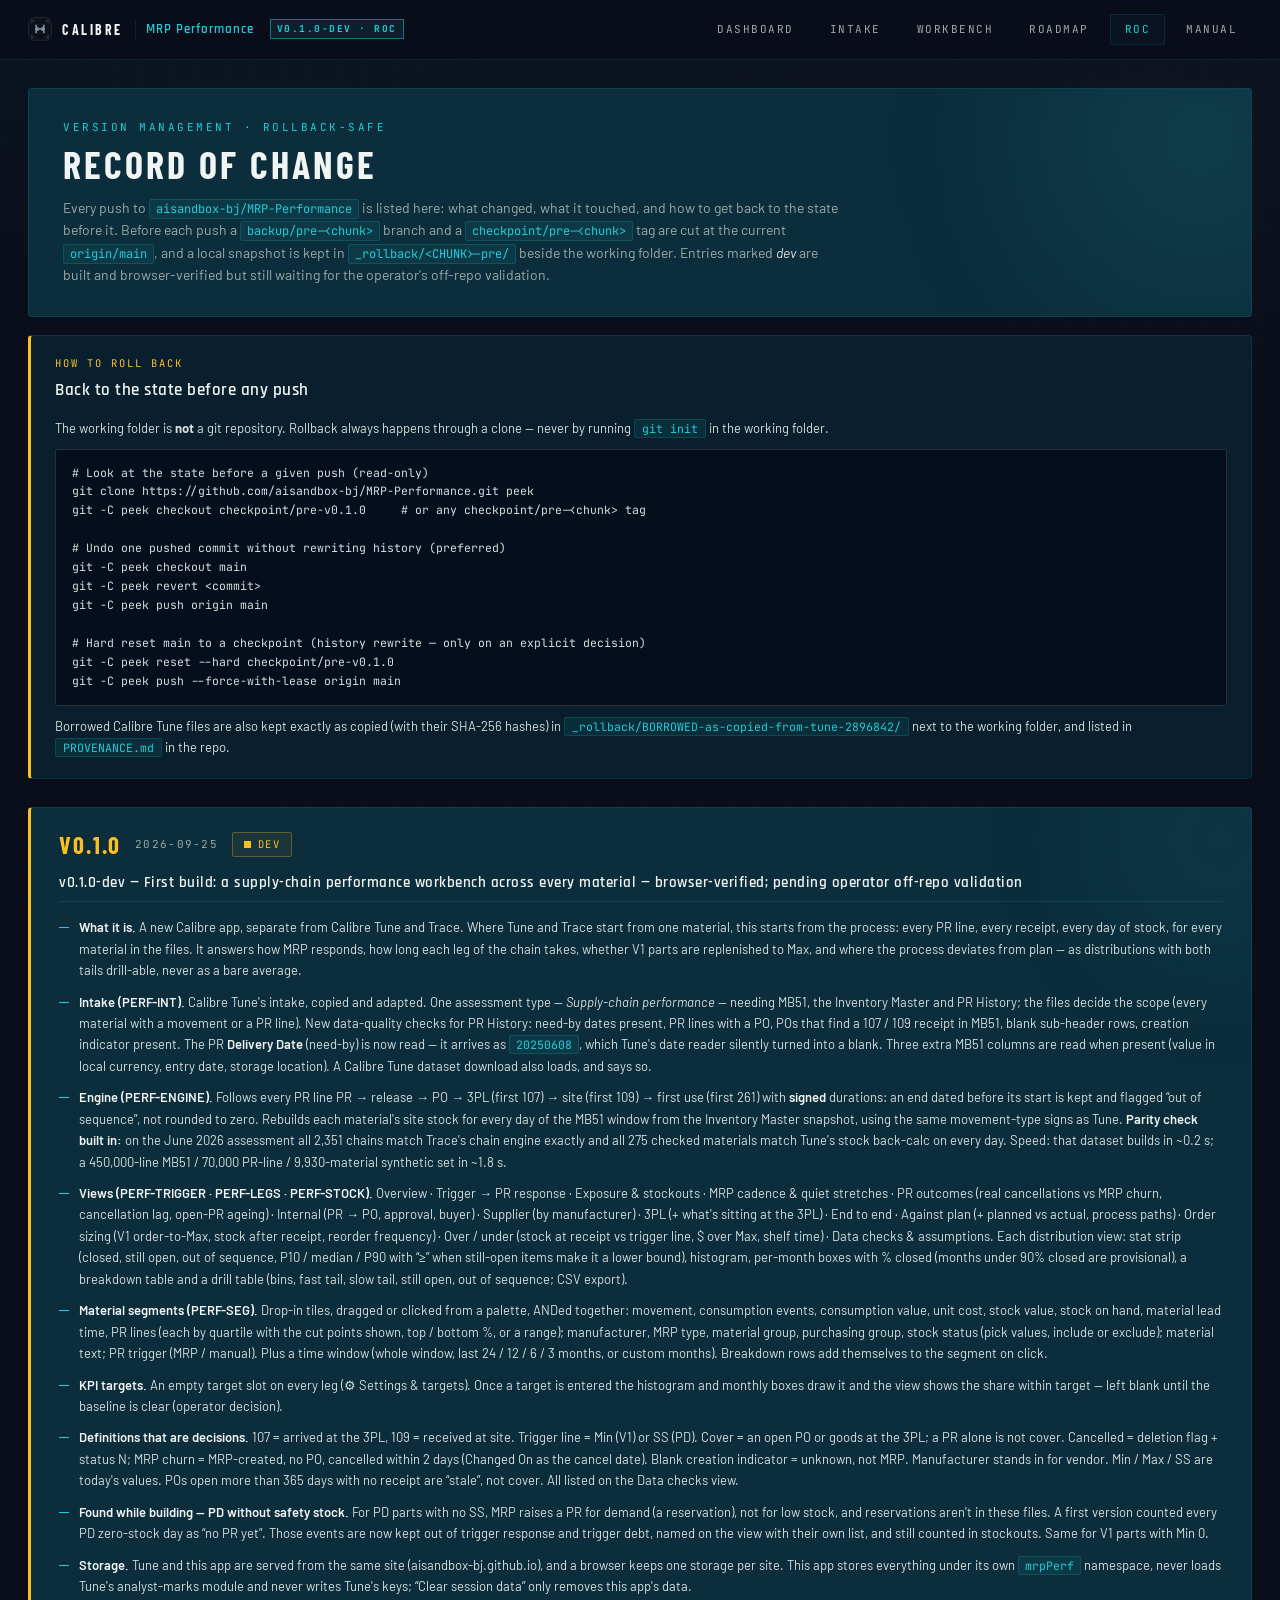
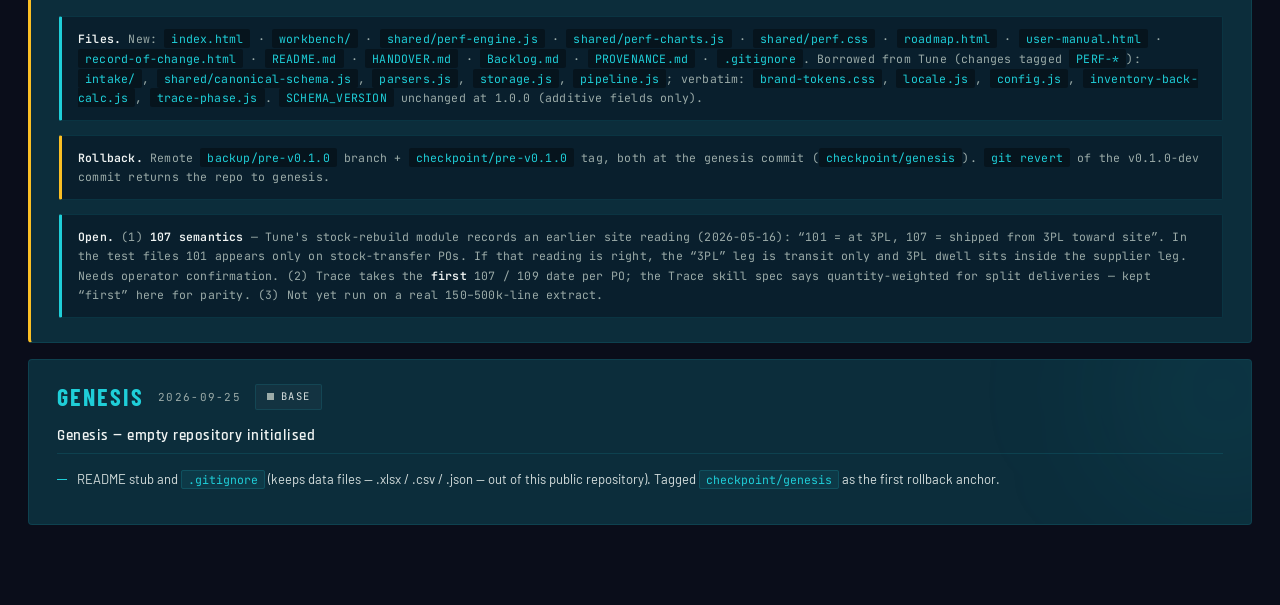
==== record-of-change.html @ d143a81c "v0.1.0-dev — supply-chain performance workbench (first build) - Intake: Calibre Tune's intake adapte" ====
<!DOCTYPE html>
<!--═══ BUILD-STAMP ═══════════════════════════════════════════════════════
     Calibre MRP Performance · v0.1.0-dev · 2026-09-25
     Repo : https://github.com/aisandbox-bj/MRP-Performance
     This file is the canonical changelog. Styling borrowed from the Calibre
     Tune Record of Change so the suite's RoCs read the same.
═════════════════════════════════════════════════════════════════════════-->
<html lang="en">
<head>
<meta charset="UTF-8" />
<meta name="viewport" content="width=device-width, initial-scale=1" />
<title>MRP Performance · Record of Change</title>
<meta name="app-version" content="0.1.0-dev" />
<meta name="app-released" content="2026-09-25" />
<link rel="stylesheet" href="shared/brand-tokens.css" />
<link rel="stylesheet" href="shared/perf.css" />
<style>
/* ════════════════════════════════════════════════════════════════════════
   Record of Change · brand-pack-aligned restyle (v2.1.3-dev)
   Extends brand-tokens.css. Uses the standard panel grammar (deep-navy
   background, soft cyan border, radial glow), pill-style status tags, and
   mono meta blocks for files-touched + rollback notes.
═══════════════════════════════════════════════════════════════════════ */

main.shell { padding-top: 28px; }

/* ─── Hero — panel grammar (radial glow + eyebrow + title + sub) ────────── */
.roc-head {
  background: var(--bg-panel);
  border: 1px solid var(--border-soft);
  border-radius: var(--r-md);
  padding: 30px 34px;
  margin-bottom: 18px;
  position: relative;
  overflow: hidden;
}
.roc-head::before {
  content: "";
  position: absolute;
  width: 320px; height: 320px;
  border-radius: 50%;
  background: rgba(31,206,216,0.10);
  filter: blur(85px);
  top: -110px; right: -110px;
  pointer-events: none;
  z-index: 0;
}
.roc-head > * { position: relative; z-index: 1; }
.roc-head .pre {
  font-family: var(--font-mono);
  font-size: 11px;
  letter-spacing: 2.5px;
  text-transform: uppercase;
  color: var(--accent);
  margin-bottom: 10px;
}
.roc-head h1 {
  font-family: var(--font-display);
  font-weight: 700;
  font-size: 38px;
  letter-spacing: 3px;
  line-height: 1.05;
  text-transform: uppercase;
  color: var(--text-pri);
  margin-bottom: 12px;
}
.roc-head .sub {
  font-family: var(--font-body);
  font-size: 14px;
  line-height: 1.6;
  color: var(--text-muted);
  max-width: 780px;
}
.roc-head .sub em { color: var(--text-sec); font-style: italic; }
.roc-head .sub code {
  background: rgba(31,206,216,0.08);
  border: 1px solid rgba(31,206,216,0.16);
  color: var(--accent);
  padding: 1px 6px;
  font-family: var(--font-mono);
  font-size: 12px;
  border-radius: var(--r-sm);
}

/* ─── Rollback how-to panel — warn-amber accent ────────────────────────── */
.rollback-panel {
  background: var(--bg-panel-2);
  border: 1px solid var(--border-soft);
  border-left: 3px solid var(--status-warn);
  border-radius: var(--r-md);
  padding: 20px 24px;
  margin-bottom: 28px;
}
.rollback-panel .lab {
  font-family: var(--font-mono);
  font-size: 10.5px;
  letter-spacing: 2px;
  text-transform: uppercase;
  color: var(--status-warn);
  margin-bottom: 6px;
}
.rollback-panel h3 {
  font-family: var(--font-heading);
  font-weight: 600;
  font-size: 17px;
  letter-spacing: 0.5px;
  color: var(--text-pri);
  margin-bottom: 14px;
}
.rollback-panel p {
  font-family: var(--font-body);
  font-size: 13px;
  line-height: 1.6;
  color: var(--text-sec);
  margin-bottom: 10px;
}
.rollback-panel p:last-child { margin-bottom: 0; }
.rollback-panel code {
  background: rgba(31,206,216,0.08);
  border: 1px solid rgba(31,206,216,0.16);
  color: var(--accent);
  padding: 1px 7px;
  font-family: var(--font-mono);
  font-size: 11.5px;
  border-radius: var(--r-sm);
}
.rollback-panel pre {
  background: var(--bg-deep);
  border: 1px solid var(--border);
  border-radius: var(--r-sm);
  padding: 14px 16px;
  font-family: var(--font-mono);
  font-size: 11.5px;
  line-height: 1.65;
  color: var(--text-sec);
  overflow-x: auto;
  margin: 10px 0;
}

/* ─── Entries list ─────────────────────────────────────────────────────── */
.roc-list {
  display: flex;
  flex-direction: column;
  gap: 16px;
}

/* ─── Each entry — panel grammar with status stripe + glow ─────────────── */
.roc-entry {
  background: var(--bg-panel);
  border: 1px solid var(--border-soft);
  border-radius: var(--r-md);
  padding: 24px 28px;
  position: relative;
  overflow: hidden;
}
.roc-entry::before {
  content: "";
  position: absolute;
  width: 240px; height: 240px;
  border-radius: 50%;
  background: rgba(31,206,216,0.06);
  filter: blur(70px);
  top: -90px; right: -90px;
  pointer-events: none;
  z-index: 0;
}
.roc-entry > * { position: relative; z-index: 1; }
.roc-entry.dev     { border-left: 3px solid var(--status-warn); }
.roc-entry.release { border-left: 3px solid var(--accent-green); }

/* Header row — version chip + pill + date */
.roc-entry .head {
  display: flex;
  align-items: center;
  gap: 14px;
  margin-bottom: 16px;
  flex-wrap: wrap;
}
.roc-entry .ver {
  font-family: var(--font-display);
  font-weight: 700;
  font-size: 24px;
  letter-spacing: 2px;
  line-height: 1;
  text-transform: uppercase;
  color: var(--accent);
}
.roc-entry.dev     .ver { color: var(--status-warn); }
.roc-entry.release .ver { color: var(--accent-green); }
.roc-entry .date {
  font-family: var(--font-mono);
  font-size: 11px;
  letter-spacing: 1.3px;
  text-transform: uppercase;
  color: var(--text-muted);
}

/* Status tag — pill style (matches .pill from brand-tokens.css) */
.roc-entry .tag {
  display: inline-flex;
  align-items: center;
  gap: 7px;
  padding: 4px 11px;
  background: rgba(255,255,255,0.03);
  border: 1px solid var(--border-soft);
  border-radius: var(--r-sm);
  font-family: var(--font-mono);
  font-size: 10.5px;
  letter-spacing: 1.3px;
  text-transform: uppercase;
  color: var(--text-sec);
}
.roc-entry .tag::before {
  content: "";
  width: 7px; height: 7px;
  background: var(--text-muted);
  display: inline-block;
  flex-shrink: 0;
}
.roc-entry .tag.dev {
  color: var(--status-warn);
  border-color: rgba(251,191,36,0.30);
  background: rgba(251,191,36,0.06);
}
.roc-entry .tag.dev::before { background: var(--status-warn); }
.roc-entry .tag.released {
  color: var(--accent-green);
  border-color: rgba(90,182,157,0.35);
  background: rgba(90,182,157,0.06);
}
.roc-entry .tag.released::before { background: var(--accent-green); }

/* Section headings inside each entry */
.roc-entry h4 {
  font-family: var(--font-heading);
  font-weight: 600;
  font-size: 14.5px;
  letter-spacing: 0.5px;
  color: var(--text-pri);
  margin: 20px 0 10px;
  padding-bottom: 6px;
  border-bottom: 1px solid rgba(31,206,216,0.12);
}
.roc-entry h4:first-of-type { margin-top: 6px; }

/* Bulleted lists with cyan dash markers */
.roc-entry ul {
  list-style: none;
  padding: 0;
  margin: 0 0 4px;
}
.roc-entry li {
  font-family: var(--font-body);
  font-size: 13px;
  line-height: 1.65;
  color: var(--text-sec);
  padding: 5px 0 5px 20px;
  position: relative;
}
.roc-entry li::before {
  content: "";
  position: absolute;
  left: 0; top: 15px;
  width: 10px; height: 1px;
  background: var(--accent);
}
.roc-entry ul ul {
  margin-top: 5px;
  margin-left: 4px;
  padding-left: 12px;
  border-left: 1px solid var(--border-soft);
}
.roc-entry ul ul li { padding-left: 14px; font-size: 12.5px; }
.roc-entry ul ul li::before { width: 7px; top: 14px; }

/* Inline emphasis */
.roc-entry b, .roc-entry strong { color: var(--text-pri); font-weight: 600; }
.roc-entry em { color: var(--accent-glow); font-style: italic; }

/* Code spans inside entry body */
.roc-entry code {
  background: rgba(31,206,216,0.08);
  border: 1px solid rgba(31,206,216,0.16);
  color: var(--accent);
  padding: 1px 6px;
  font-family: var(--font-mono);
  font-size: 11.5px;
  border-radius: var(--r-sm);
}
.roc-entry a { color: var(--accent); }
.roc-entry a:hover { color: var(--accent-glow); text-decoration: underline; }

/* Meta block — files touched / boundary notes / rollback */
.roc-entry .commit {
  margin-top: 14px;
  padding: 12px 16px;
  background: var(--bg-panel-2);
  border: 1px solid var(--border-soft);
  border-left: 3px solid var(--accent);
  border-radius: var(--r-sm);
  font-family: var(--font-mono);
  font-size: 11.5px;
  line-height: 1.7;
  letter-spacing: 0.2px;
  color: var(--text-muted);
}
.roc-entry .commit.rollback { border-left-color: var(--status-warn); }
.roc-entry .commit b, .roc-entry .commit strong { color: var(--text-pri); }
.roc-entry .commit code {
  background: rgba(0,0,0,0.35);
  border-color: transparent;
  color: var(--accent);
  padding: 1px 6px;
  font-size: 11.5px;
}
.roc-entry .commit a { color: var(--accent); text-decoration: none; }
.roc-entry .commit a:hover { color: var(--accent-glow); text-decoration: underline; }
</style>
</head>
<body>
<nav class="appnav">
  <div class="brand">
    <span class="brand-mark"><svg viewBox="0 0 100 100" fill="none" role="img" aria-label="Calibre"><rect x="3" y="3" width="94" height="94" rx="24" fill="#0B111B" stroke="currentColor" stroke-opacity=".42" stroke-width="2"/><g stroke="currentColor" stroke-opacity=".55" stroke-width="2.4" stroke-linecap="round"><path d="M16 16 H26 M16 16 V26"/><path d="M84 16 H74 M84 16 V26"/><path d="M16 84 H26 M16 84 V74"/><path d="M84 84 H74 M84 84 V74"/></g><g stroke="currentColor" stroke-width="6.5" stroke-linecap="round" stroke-linejoin="round" fill="none"><path d="M34 34 V66"/><path d="M66 34 V66"/><path d="M34 50 H66"/><path d="M34 50 L41 45 M34 50 L41 55"/><path d="M66 50 L59 45 M66 50 L59 55"/></g></svg></span>
    Calibre
    <span class="brand-app">MRP Performance</span>
    <a class="sub active" href="record-of-change.html">v0.1.0-dev · RoC</a>
  </div>
  <div class="links">
    <a href="index.html">Dashboard</a>
    <a href="intake/intake.html">Intake</a>
    <a href="workbench/workbench.html">Workbench</a>
    <a href="roadmap.html">Roadmap</a>
    <a href="record-of-change.html" class="active">RoC</a>
    <a href="user-manual.html">Manual</a>
  </div>
</nav>

<main class="shell">

  <section class="roc-head">
    <div class="pre">Version management · rollback-safe</div>
    <h1>Record of Change</h1>
    <div class="sub">
      Every push to <code>aisandbox-bj/MRP-Performance</code> is listed here: what changed, what it
      touched, and how to get back to the state before it. Before each push a
      <code>backup/pre-&lt;chunk&gt;</code> branch and a <code>checkpoint/pre-&lt;chunk&gt;</code> tag are
      cut at the current <code>origin/main</code>, and a local snapshot is kept in
      <code>_rollback/&lt;CHUNK&gt;-pre/</code> beside the working folder. Entries marked <em>dev</em>
      are built and browser-verified but still waiting for the operator's off-repo validation.
    </div>
  </section>

  <section class="rollback-panel">
    <div class="lab">How to roll back</div>
    <h3>Back to the state before any push</h3>
    <p>
      The working folder is <strong>not</strong> a git repository. Rollback always happens through a
      clone — never by running <code>git init</code> in the working folder.
    </p>
<pre>
# Look at the state before a given push (read-only)
git clone https://github.com/aisandbox-bj/MRP-Performance.git peek
git -C peek checkout checkpoint/pre-v0.1.0     # or any checkpoint/pre-&lt;chunk&gt; tag

# Undo one pushed commit without rewriting history (preferred)
git -C peek checkout main
git -C peek revert &lt;commit&gt;
git -C peek push origin main

# Hard reset main to a checkpoint (history rewrite — only on an explicit decision)
git -C peek reset --hard checkpoint/pre-v0.1.0
git -C peek push --force-with-lease origin main
</pre>
    <p style="margin-top:6px;">
      Borrowed Calibre Tune files are also kept exactly as copied (with their SHA-256 hashes) in
      <code>_rollback/BORROWED-as-copied-from-tune-2896842/</code> next to the working folder, and listed in
      <code>PROVENANCE.md</code> in the repo.
    </p>
  </section>

  <div class="roc-list">

    <!-- v0.1.0-dev - first build - 2026-09-25 -->
    <article class="roc-entry dev">
      <div class="head">
        <span class="ver">v0.1.0</span>
        <span class="date">2026-09-25</span>
        <span class="tag dev">dev</span>
      </div>
      <h4>v0.1.0-dev — <b>First build: a supply-chain performance workbench across every material</b> — <b>browser-verified; pending operator off-repo validation</b></h4>
      <ul>
        <li><b>What it is.</b> A new Calibre app, separate from Calibre Tune and Trace. Where Tune and Trace start from one material, this starts from the process: every PR line, every receipt, every day of stock, for every material in the files. It answers how MRP responds, how long each leg of the chain takes, whether V1 parts are replenished to Max, and where the process deviates from plan — as distributions with both tails drill-able, never as a bare average.</li>
        <li><b>Intake (PERF-INT).</b> Calibre Tune's intake, copied and adapted. One assessment type — <i>Supply-chain performance</i> — needing MB51, the Inventory Master and PR History; the files decide the scope (every material with a movement or a PR line). New data-quality checks for PR History: need-by dates present, PR lines with a PO, POs that find a 107 / 109 receipt in MB51, blank sub-header rows, creation indicator present. The PR <b>Delivery Date</b> (need-by) is now read — it arrives as <code>20250608</code>, which Tune's date reader silently turned into a blank. Three extra MB51 columns are read when present (value in local currency, entry date, storage location). A Calibre Tune dataset download also loads, and says so.</li>
        <li><b>Engine (PERF-ENGINE).</b> Follows every PR line PR → release → PO → 3PL (first 107) → site (first 109) → first use (first 261) with <b>signed</b> durations: an end dated before its start is kept and flagged “out of sequence”, not rounded to zero. Rebuilds each material's site stock for every day of the MB51 window from the Inventory Master snapshot, using the same movement-type signs as Tune. <b>Parity check built in:</b> on the June 2026 assessment all 2,351 chains match Trace's chain engine exactly and all 275 checked materials match Tune's stock back-calc on every day. Speed: that dataset builds in ~0.2 s; a 450,000-line MB51 / 70,000 PR-line / 9,930-material synthetic set in ~1.8 s.</li>
        <li><b>Views (PERF-TRIGGER · PERF-LEGS · PERF-STOCK).</b> Overview · Trigger → PR response · Exposure &amp; stockouts · MRP cadence &amp; quiet stretches · PR outcomes (real cancellations vs MRP churn, cancellation lag, open-PR ageing) · Internal (PR → PO, approval, buyer) · Supplier (by manufacturer) · 3PL (+ what's sitting at the 3PL) · End to end · Against plan (+ planned vs actual, process paths) · Order sizing (V1 order-to-Max, stock after receipt, reorder frequency) · Over / under (stock at receipt vs trigger line, $ over Max, shelf time) · Data checks &amp; assumptions. Each distribution view: stat strip (closed, still open, out of sequence, P10 / median / P90 with “≥” when still-open items make it a lower bound), histogram, per-month boxes with % closed (months under 90% closed are provisional), a breakdown table and a drill table (bins, fast tail, slow tail, still open, out of sequence; CSV export).</li>
        <li><b>Material segments (PERF-SEG).</b> Drop-in tiles, dragged or clicked from a palette, ANDed together: movement, consumption events, consumption value, unit cost, stock value, stock on hand, material lead time, PR lines (each by quartile with the cut points shown, top / bottom %, or a range); manufacturer, MRP type, material group, purchasing group, stock status (pick values, include or exclude); material text; PR trigger (MRP / manual). Plus a time window (whole window, last 24 / 12 / 6 / 3 months, or custom months). Breakdown rows add themselves to the segment on click.</li>
        <li><b>KPI targets.</b> An empty target slot on every leg (⚙ Settings &amp; targets). Once a target is entered the histogram and monthly boxes draw it and the view shows the share within target — left blank until the baseline is clear (operator decision).</li>
        <li><b>Definitions that are decisions.</b> 107 = arrived at the 3PL, 109 = received at site. Trigger line = Min (V1) or SS (PD). Cover = an open PO or goods at the 3PL; a PR alone is not cover. Cancelled = deletion flag + status N; MRP churn = MRP-created, no PO, cancelled within 2 days (Changed On as the cancel date). Blank creation indicator = unknown, not MRP. Manufacturer stands in for vendor. Min / Max / SS are today's values. POs open more than 365 days with no receipt are “stale”, not cover. All listed on the Data checks view.</li>
        <li><b>Found while building — PD without safety stock.</b> For PD parts with no SS, MRP raises a PR for demand (a reservation), not for low stock, and reservations aren't in these files. A first version counted every PD zero-stock day as “no PR yet”. Those events are now kept out of trigger response and trigger debt, named on the view with their own list, and still counted in stockouts. Same for V1 parts with Min 0.</li>
        <li><b>Storage.</b> Tune and this app are served from the same site (aisandbox-bj.github.io), and a browser keeps one storage per site. This app stores everything under its own <code>mrpPerf</code> namespace, never loads Tune's analyst-marks module and never writes Tune's keys; “Clear session data” only removes this app's data.</li>
      </ul>
      <div class="commit">
        <b>Files.</b> New: <code>index.html</code> · <code>workbench/</code> · <code>shared/perf-engine.js</code> · <code>shared/perf-charts.js</code> · <code>shared/perf.css</code> · <code>roadmap.html</code> · <code>user-manual.html</code> · <code>record-of-change.html</code> · <code>README.md</code> · <code>HANDOVER.md</code> · <code>Backlog.md</code> · <code>PROVENANCE.md</code> · <code>.gitignore</code>. Borrowed from Tune (changes tagged <code>PERF-*</code>): <code>intake/</code>, <code>shared/canonical-schema.js</code>, <code>parsers.js</code>, <code>storage.js</code>, <code>pipeline.js</code>; verbatim: <code>brand-tokens.css</code>, <code>locale.js</code>, <code>config.js</code>, <code>inventory-back-calc.js</code>, <code>trace-phase.js</code>. <code>SCHEMA_VERSION</code> unchanged at 1.0.0 (additive fields only).
      </div>
      <div class="commit rollback">
        <b>Rollback.</b> Remote <code>backup/pre-v0.1.0</code> branch + <code>checkpoint/pre-v0.1.0</code> tag, both at the genesis commit (<code>checkpoint/genesis</code>). <code>git revert</code> of the v0.1.0-dev commit returns the repo to genesis.
      </div>
      <div class="commit">
        <b>Open.</b> (1) <b>107 semantics</b> — Tune's stock-rebuild module records an earlier site reading (2026-05-16): “101 = at 3PL, 107 = shipped from 3PL toward site”. In the test files 101 appears only on stock-transfer POs. If that reading is right, the “3PL” leg is transit only and 3PL dwell sits inside the supplier leg. Needs operator confirmation. (2) Trace takes the <b>first</b> 107 / 109 date per PO; the Trace skill spec says quantity-weighted for split deliveries — kept “first” here for parity. (3) Not yet run on a real 150–500k-line extract.
      </div>
    </article>

    <!-- genesis - 2026-09-25 -->
    <article class="roc-entry">
      <div class="head">
        <span class="ver">genesis</span>
        <span class="date">2026-09-25</span>
        <span class="tag">base</span>
      </div>
      <h4>Genesis — empty repository initialised</h4>
      <ul>
        <li>README stub and <code>.gitignore</code> (keeps data files — .xlsx / .csv / .json — out of this public repository). Tagged <code>checkpoint/genesis</code> as the first rollback anchor.</li>
      </ul>
    </article>

  </div>
</main>

</body>
</html>
---- shared/brand-tokens.css ----
/* ═══════════════════════════════════════════════════════════════════════════
   Inventory Optimization App · Birchwood Advisory + NumaCore-aligned tokens
   Architecture grammar: NumaCore Lens (cooler dark backgrounds, panel cards,
   hex grid + glow blobs). Accent system: Birchwood cyan as the product accent.
═══════════════════════════════════════════════════════════════════════════ */

@import url('https://fonts.googleapis.com/css2?family=Rajdhani:wght@400;500;600;700&family=Barlow:wght@300;400;500;600;700&family=Barlow+Condensed:wght@500;600;700&family=JetBrains+Mono:wght@400;500&display=swap');

:root{
  /* ─── Backgrounds (NumaCore-style, cooler blue-black) ───────────────────── */
  --bg-void:        #0A0D1A;
  --bg-deep:        #040E1C;
  --bg-surface:     #080C14;
  --bg-chrome:      #14161D;
  --bg-panel:       #0C2D3B;   /* Birchwood deep navy — used for panel cards */
  --bg-panel-2:     #091F2D;   /* alternating row tone */
  --bg-elevated:    #164049;   /* dark teal — table headers / sidebar */

  --border:         #2A2D3A;
  --border-soft:    rgba(31, 206, 216, 0.12);
  --border-strong:  rgba(31, 206, 216, 0.45);

  /* ─── Accent system (product accent = Birchwood cyan) ───────────────────── */
  --accent:         #1FCED8;   /* primary product accent */
  --accent-glow:    #4FC2D7;
  --accent-soft:    #86D6CF;
  --accent-light:   #ABEFEB;
  --accent-green:   #5AB69D;   /* secondary accent — birch / nature thread */

  /* ─── Calibre suite marks (brand pack v1 · 2026-08-16) ──────────────────── */
  --calibre-steel:  #8C97A8;   /* Calibre parent / neutral */
  --calibre-trace:  #378ADD;   /* Trace — blue   */
  --calibre-trend:  #9B97E8;   /* Trend — violet */
  --calibre-forge:  #C88A34;   /* Forge — amber  */

  /* ─── Status colours (semantic only — never decorative) ─────────────────── */
  --status-ok:      #34D399;
  --status-warn:    #FBBF24;
  --status-crit:    #EF4444;
  --status-info:    #1FCED8;
  --status-wr:      #7B2D8B;   /* winter-road / seasonal review */

  /* ─── Text ─────────────────────────────────────────────────────────────── */
  --text-pri:       #F0F4F3;
  --text-sec:       #D6DFDE;
  --text-muted:     #9BABA8;
  --text-disabled:  #5C7270;
  --text-mono-d:    #5C6078;

  /* ─── Typography ───────────────────────────────────────────────────────── */
  --font-display:   'Barlow Condensed', sans-serif;
  --font-heading:   'Rajdhani', sans-serif;
  --font-body:      'Barlow', sans-serif;
  --font-mono:      'JetBrains Mono', monospace;

  /* ─── Spacing primitives ───────────────────────────────────────────────── */
  --r-sm:           2px;       /* keep corners sharp — industrial feel */
  --r-md:           4px;
  --r-none:         0;

  /* ─── Z layers ─────────────────────────────────────────────────────────── */
  --z-nav:          100;
  --z-modal:        500;
  --z-toast:        900;
}

/* ─── Reset ─────────────────────────────────────────────────────────────── */
*,*::before,*::after{ box-sizing:border-box; margin:0; padding:0; }
html,body{
  background:var(--bg-void);
  color:var(--text-sec);
  font-family:var(--font-body);
  font-weight:400;
  line-height:1.5;
  font-size:14px;
  min-height:100vh;
  overflow-x:hidden;
}
body{
  background:
    radial-gradient(ellipse 1200px 600px at 20% -10%, rgba(31,206,216,0.06), transparent 70%),
    radial-gradient(ellipse 900px 500px at 90% 10%, rgba(90,182,157,0.04), transparent 70%),
    var(--bg-void);
  background-attachment:fixed;
  position:relative;
}
/* Hex grid overlay — NumaCore signature motif */
body::before{
  content:"";
  position:fixed;
  inset:0;
  pointer-events:none;
  background-image:
    linear-gradient(rgba(31,206,216,0.025) 1px, transparent 1px),
    linear-gradient(90deg, rgba(31,206,216,0.025) 1px, transparent 1px);
  background-size:28px 28px;
  z-index:0;
}

/* ─── Typography utilities ──────────────────────────────────────────────── */
.h1{ font-family:var(--font-display); font-weight:700; text-transform:uppercase; letter-spacing:3px; line-height:1.05; color:var(--text-pri); }
.h2{ font-family:var(--font-display); font-weight:700; text-transform:uppercase; letter-spacing:2px; line-height:1.1; color:var(--text-pri); }
.h3{ font-family:var(--font-heading); font-weight:600; color:var(--text-pri); letter-spacing:.5px; }
.h4{ font-family:var(--font-display); font-weight:700; text-transform:uppercase; letter-spacing:1.5px; color:var(--text-pri); }
.eyebrow{ font-family:var(--font-mono); font-size:11px; text-transform:uppercase; letter-spacing:2px; color:var(--accent); }
.label{ font-family:var(--font-mono); font-size:11px; text-transform:uppercase; letter-spacing:1.5px; color:var(--text-muted); }
.mono{ font-family:var(--font-mono); }
.muted{ color:var(--text-muted); }
.cyan{ color:var(--accent); }
.green{ color:var(--accent-green); }
.amber{ color:var(--status-warn); }
.crit{ color:var(--status-crit); }
.ok{ color:var(--status-ok); }

/* ─── Common element baseline ───────────────────────────────────────────── */
button{
  background:transparent;
  border:1px solid var(--border-soft);
  color:var(--text-sec);
  font-family:var(--font-heading);
  font-weight:600;
  font-size:13px;
  letter-spacing:.5px;
  padding:9px 16px;
  cursor:pointer;
  transition:border-color .15s, background .15s, color .15s;
  border-radius:var(--r-sm);
}
button:hover{ border-color:var(--accent); color:var(--text-pri); background:rgba(31,206,216,0.05); }
button:disabled{ opacity:.4; cursor:not-allowed; }

button.primary{
  background:var(--accent);
  color:var(--bg-void);
  border-color:var(--accent);
  font-weight:700;
}
button.primary:hover{ background:var(--accent-glow); border-color:var(--accent-glow); color:var(--bg-void); }
button.ghost{ border-color:transparent; }
button.ghost:hover{ border-color:var(--border-soft); }
button.danger{ border-color:rgba(239,68,68,.4); color:var(--status-crit); }
button.danger:hover{ border-color:var(--status-crit); background:rgba(239,68,68,0.08); color:#fff; }

input[type="text"], input[type="number"], input[type="date"], input[type="password"], select, textarea{
  background:var(--bg-deep);
  border:1px solid var(--border);
  color:var(--text-pri);
  font-family:var(--font-body);
  font-size:14px;
  padding:8px 12px;
  border-radius:var(--r-sm);
  width:100%;
  transition:border-color .15s;
}
input:focus, select:focus, textarea:focus{
  outline:none;
  border-color:var(--accent);
  box-shadow:0 0 0 3px rgba(31,206,216,0.10);
}
textarea{ font-family:var(--font-mono); font-size:12.5px; resize:vertical; min-height:120px; line-height:1.5; }

a{ color:var(--accent); text-decoration:none; }
a:hover{ color:var(--accent-glow); }

/* ─── Panel / card grammar (Lens-style) ─────────────────────────────────── */
.panel{
  background:var(--bg-panel);
  border:1px solid var(--border-soft);
  border-radius:var(--r-md);
  padding:24px;
  position:relative;
  overflow:hidden;
}
.panel::before{
  content:"";
  position:absolute;
  width:300px; height:300px;
  border-radius:50%;
  background:rgba(31,206,216,0.10);
  filter:blur(80px);
  top:-100px; right:-100px;
  pointer-events:none;
  z-index:0;
}
.panel > *{ position:relative; z-index:1; }

.panel-eyebrow{
  font-family:var(--font-mono);
  font-size:10px;
  text-transform:uppercase;
  letter-spacing:2px;
  color:var(--accent);
  opacity:.85;
  margin-bottom:8px;
}

.panel-title{
  font-family:var(--font-heading);
  font-size:22px;
  font-weight:600;
  color:var(--text-pri);
  letter-spacing:.5px;
  margin-bottom:6px;
  line-height:1.2;
}

.panel-sub{
  font-family:var(--font-body);
  font-size:13.5px;
  color:var(--text-muted);
  line-height:1.5;
  margin-bottom:18px;
}

/* ─── Top nav ───────────────────────────────────────────────────────────── */
.appnav{
  position:sticky; top:0; z-index:var(--z-nav);
  display:flex; align-items:center; gap:24px;
  padding:14px 28px;
  background:rgba(10,13,26,0.92);
  backdrop-filter:blur(8px);
  border-bottom:1px solid var(--border-soft);
}
.appnav .brand{
  font-family:var(--font-display);
  font-weight:700;
  font-size:14px;
  letter-spacing:2.5px;
  text-transform:uppercase;
  color:var(--text-pri);
  display:flex; align-items:center; gap:10px;
}
.appnav .brand .dot{
  width:9px; height:9px; background:var(--accent); display:inline-block;
}
/* ─── Calibre brand lockup (icon + wordmark) — APP-BRAND-CALIBRE 2026-08-16 ─── */
.appnav .brand .brand-mark{ display:inline-flex; align-items:center; color:var(--calibre-steel); }
.appnav .brand .brand-mark svg{ width:24px; height:24px; display:block; }
.appnav .brand .brand-wm{ line-height:1; }
.appnav .brand .sub{
  font-family:var(--font-mono);
  font-size:9.5px;
  color:var(--accent);
  letter-spacing:1.5px;
  margin-left:6px;
  text-decoration:none;
  border:1px solid transparent;
  padding:2px 6px;
  transition:border-color .15s, background .15s, color .15s;
  cursor:pointer;
}
.appnav .brand a.sub:hover{
  border-color:rgba(31,206,216,0.5);
  background:rgba(31,206,216,0.06);
  color:var(--accent-glow);
}
.appnav .brand a.sub.active{
  background:rgba(31,206,216,0.10);
  border-color:rgba(31,206,216,0.5);
}
.appnav .links{ display:flex; gap:6px; margin-left:auto; }
.appnav .links a{
  font-family:var(--font-mono);
  font-size:11px;
  letter-spacing:1.5px;
  text-transform:uppercase;
  color:var(--text-muted);
  padding:6px 14px;
  border:1px solid transparent;
  border-radius:var(--r-sm);
}
.appnav .links a:hover, .appnav .links a.active{
  color:var(--accent);
  border-color:var(--border-soft);
  background:rgba(31,206,216,0.04);
}

/* ─── Page shell ────────────────────────────────────────────────────────── */
.shell{
  position:relative; z-index:1;
  max-width:1280px;
  margin:0 auto;
  padding:32px 28px 80px;
}

/* ─── Tables (consistent across pages) ──────────────────────────────────── */
.tbl{
  width:100%;
  border-collapse:collapse;
  font-family:var(--font-body);
  font-size:13px;
}
.tbl th{
  background:var(--bg-elevated);
  color:var(--text-muted);
  text-align:left;
  font-family:var(--font-mono);
  font-weight:500;
  letter-spacing:1.2px;
  text-transform:uppercase;
  font-size:10.5px;
  padding:10px 12px;
  border-bottom:1px solid var(--border-soft);
}
.tbl td{
  background:var(--bg-panel);
  color:var(--text-sec);
  padding:9px 12px;
  border-bottom:1px solid rgba(155,171,168,0.05);
  vertical-align:top;
}
.tbl tr:nth-child(even) td{ background:var(--bg-panel-2); }
.tbl td.mono{ font-family:var(--font-mono); }
.tbl td.num{ font-family:var(--font-mono); text-align:right; color:var(--accent); }

/* ─── Status pill ───────────────────────────────────────────────────────── */
.pill{
  display:inline-flex; align-items:center; gap:7px;
  padding:4px 10px;
  background:rgba(255,255,255,0.03);
  border:1px solid var(--border-soft);
  font-family:var(--font-mono);
  font-size:10.5px;
  letter-spacing:1.3px;
  text-transform:uppercase;
  color:var(--text-sec);
  border-radius:var(--r-sm);
  white-space:nowrap;
}
.pill .dot{ width:8px; height:8px; display:inline-block; flex-shrink:0; }
.pill.ok    { color:var(--status-ok);   border-color:rgba(52,211,153,.30); }
.pill.ok    .dot{ background:var(--status-ok); }
.pill.warn  { color:var(--status-warn); border-color:rgba(251,191,36,.30); }
.pill.warn  .dot{ background:var(--status-warn); }
.pill.crit  { color:var(--status-crit); border-color:rgba(239,68,68,.30); }
.pill.crit  .dot{ background:var(--status-crit); }
.pill.cyan  { color:var(--accent);      border-color:rgba(31,206,216,.30); }
.pill.cyan  .dot{ background:var(--accent); }
.pill.wr    { color:#B07CC6;            border-color:rgba(155,89,182,.40); }
.pill.wr    .dot{ background:#9B59B6; }

/* ─── Tab bar ───────────────────────────────────────────────────────────── */
.tabs{
  display:flex;
  border-bottom:1px solid var(--border-soft);
  margin-bottom:18px;
}
.tabs .tab{
  font-family:var(--font-display);
  font-weight:700;
  font-size:14px;
  text-transform:uppercase;
  letter-spacing:1.5px;
  color:var(--text-muted);
  padding:11px 20px;
  border:none;
  border-bottom:2px solid transparent;
  background:transparent;
  cursor:pointer;
  transition:color .15s, border-color .15s;
  border-radius:0;
}
.tabs .tab:hover{ color:var(--text-pri); background:transparent; border-bottom-color:var(--border-soft); }
.tabs .tab.active{ color:var(--accent); border-bottom-color:var(--accent); }

/* ─── Drop zone ─────────────────────────────────────────────────────────── */
.drop{
  background:var(--bg-deep);
  border:2px dashed var(--border);
  padding:22px 20px;
  cursor:pointer;
  transition:border-color .15s, background .15s;
  text-align:left;
  position:relative;
}
.drop:hover, .drop.dragover{
  border-color:var(--accent);
  background:rgba(31,206,216,0.04);
}
.drop.loaded{ border-color:var(--accent-green); border-style:solid; }
.drop .name{
  font-family:var(--font-display);
  font-weight:700;
  font-size:14px;
  text-transform:uppercase;
  letter-spacing:1.5px;
  color:var(--text-pri);
  margin-bottom:4px;
}
.drop .hint{
  font-family:var(--font-mono);
  font-size:10.5px;
  color:var(--text-muted);
  letter-spacing:.5px;
  line-height:1.45;
}
.drop .file{
  font-family:var(--font-mono);
  font-size:11px;
  color:var(--accent);
  margin-top:8px;
  display:block;
  word-break:break-all;
}
.drop input[type="file"]{
  position:absolute; inset:0;
  opacity:0; cursor:pointer;
}

/* ─── Toast / inline message ────────────────────────────────────────────── */
.toast{
  position:fixed;
  bottom:20px; right:20px;
  z-index:var(--z-toast);
  padding:12px 18px;
  background:var(--bg-panel);
  border:1px solid var(--border-soft);
  border-left:3px solid var(--accent);
  color:var(--text-sec);
  font-family:var(--font-mono);
  font-size:12px;
  letter-spacing:.3px;
  max-width:340px;
  animation:slidein .3s ease-out;
}
.toast.ok   { border-left-color:var(--status-ok);   }
.toast.warn { border-left-color:var(--status-warn); }
.toast.crit { border-left-color:var(--status-crit); }
@keyframes slidein{ from{ transform:translateX(20px); opacity:0; } to{ transform:none; opacity:1; } }

/* ─── Misc ──────────────────────────────────────────────────────────────── */
.divider{ height:1px; background:var(--border-soft); margin:18px 0; border:none; }
.divider.heavy{ background:var(--accent); opacity:.4; height:2px; }
.row{ display:flex; gap:14px; align-items:center; }
.col{ display:flex; flex-direction:column; gap:10px; }
.spacer{ flex:1; }
.hidden{ display:none !important; }
.scroll-y{ overflow-y:auto; max-height:420px; }
---- shared/perf.css ----
/* ═══════════════════════════════════════════════════════════════════════════
   shared/perf.css · Calibre MRP Performance v0.1.0-dev
   App-level additions on top of the borrowed Calibre brand-tokens.css:
   nav app label, chart text + tooltip, stat strips, drill tables.
═══════════════════════════════════════════════════════════════════════════ */

:root{
  --calibre-perf: #12A7B0;          /* MRP Performance — chart slot 1 cyan */
  --chart-surface: #091F2D;         /* the surface the chart palette was validated on */
}

/* nav: app label next to the Calibre wordmark */
.appnav .brand .brand-app{
  font-family:var(--font-heading);
  font-weight:600;
  font-size:13px;
  letter-spacing:1px;
  text-transform:none;
  color:var(--accent);
  border-left:1px solid var(--border-soft);
  padding-left:10px;
  margin-left:2px;
}

/* ─── chart text ─────────────────────────────────────────────────────────── */
.pc-svg{ display:block; max-width:100%; overflow:visible; }
.pc-svg text{ font-family:var(--font-mono); }
.pc-ax{ font-size:10.5px; fill:var(--text-muted); font-variant-numeric:tabular-nums; }
.pc-ax.pc-warn{ fill:var(--status-warn); }
.pc-mk{ font-size:10.5px; fill:var(--text-pri); }
.pc-mk.pc-tgt{ fill:var(--text-pri); font-weight:500; }
.pc-ttl{ font-size:10.5px; fill:var(--text-muted); letter-spacing:.8px; }
.pc-sub{ font-size:11px; fill:var(--text-sec); letter-spacing:.6px; }
.pc-svg [data-hit]{ cursor:pointer; outline:none; }
.pc-svg [data-hit]:hover, .pc-svg [data-hit]:focus{ fill:rgba(240,244,243,0.05); }
.pc-svg .pc-sel{ filter:brightness(1.35); }
.pc-empty{ padding:28px; text-align:center; color:var(--text-muted); font-family:var(--font-mono); font-size:12px; }

.pc-tip{
  position:fixed; z-index:950; display:none; pointer-events:none;
  background:#0B1622; border:1px solid var(--border-strong);
  padding:8px 10px; min-width:150px; max-width:320px;
  font-family:var(--font-body); font-size:12.5px; color:var(--text-sec);
  box-shadow:0 6px 18px rgba(0,0,0,.45);
}
.pc-tip-h{ font-family:var(--font-mono); font-size:10.5px; letter-spacing:.8px; color:var(--text-muted); margin-bottom:5px; }
.pc-tip-r{ display:flex; align-items:center; gap:6px; line-height:1.5; }
.pc-tip-r b{ color:var(--text-pri); font-weight:600; font-variant-numeric:tabular-nums; }
.pc-tip-k{ width:12px; height:3px; border-radius:2px; flex-shrink:0; }
.pc-tip-l{ color:var(--text-muted); }

.pc-legend{ display:flex; flex-wrap:wrap; gap:14px; margin:4px 0 6px; font-size:12px; color:var(--text-sec); }
.pc-lg{ display:inline-flex; align-items:center; gap:6px; }
.pc-sw{ width:12px; height:12px; border-radius:2px; display:inline-block; }
.pc-sw.line{ height:2px; width:16px; }

/* ─── cards / stat strip ─────────────────────────────────────────────────── */
.card{
  background:var(--chart-surface);
  border:1px solid var(--border-soft);
  border-radius:var(--r-md);
  padding:16px 18px 14px;
  margin-bottom:16px;
}
.card-h{ display:flex; align-items:baseline; gap:12px; flex-wrap:wrap; margin-bottom:8px; }
.card-t{ font-family:var(--font-heading); font-weight:600; font-size:16px; color:var(--text-pri); letter-spacing:.3px; }
.card-s{ font-size:12.5px; color:var(--text-muted); line-height:1.45; }
.card-actions{ margin-left:auto; display:flex; gap:6px; align-items:center; flex-wrap:wrap; }
.btn-sm{ padding:5px 10px; font-size:11.5px; }
.btn-sm.on{ border-color:var(--accent); color:var(--accent); background:rgba(31,206,216,.06); }

.stats{ display:grid; grid-template-columns:repeat(auto-fill, minmax(128px, 1fr)); gap:10px; margin:6px 0 12px; }
.stat{ background:rgba(255,255,255,.025); border:1px solid rgba(155,171,168,.10); padding:9px 11px; }
.stat .l{ font-family:var(--font-mono); font-size:9.5px; letter-spacing:1.2px; text-transform:uppercase; color:var(--text-muted); display:block; margin-bottom:3px; }
.stat .v{ font-family:var(--font-heading); font-weight:600; font-size:21px; color:var(--text-pri); line-height:1.1; }
.stat .v small{ font-size:12px; color:var(--text-muted); font-weight:500; margin-left:3px; }
.stat .d{ font-size:11px; color:var(--text-muted); margin-top:2px; line-height:1.35; }
.stat.warn .v{ color:var(--status-warn); }
.stat.clickable{ cursor:pointer; }
.stat.clickable:hover{ border-color:var(--border-strong); }

/* ─── tables ─────────────────────────────────────────────────────────────── */
.tblwrap{ overflow:auto; max-height:460px; border:1px solid var(--border-soft); }
.dt{ width:100%; border-collapse:collapse; font-size:12.5px; }
.dt th{
  position:sticky; top:0; z-index:1;
  background:var(--bg-elevated); color:var(--text-muted);
  font-family:var(--font-mono); font-weight:500; font-size:10px; letter-spacing:1px; text-transform:uppercase;
  text-align:left; padding:7px 9px; border-bottom:1px solid var(--border-soft); white-space:nowrap; cursor:pointer; user-select:none;
}
.dt th.num, .dt td.num{ text-align:right; }
.dt th .srt{ color:var(--accent); margin-left:3px; }
.dt td{ padding:6px 9px; border-bottom:1px solid rgba(155,171,168,.06); color:var(--text-sec); white-space:nowrap; font-variant-numeric:tabular-nums; }
.dt td.num{ font-family:var(--font-mono); font-size:12px; color:var(--text-pri); }
.dt td.wrap{ white-space:normal; min-width:180px; }
.dt tr:nth-child(even) td{ background:rgba(255,255,255,.018); }
.dt tr.click{ cursor:pointer; }
.dt tr.click:hover td{ background:rgba(31,206,216,.06); }
.dt td .bar{ display:inline-block; height:8px; background:var(--calibre-perf); border-radius:0 2px 2px 0; vertical-align:middle; margin-right:6px; }
.dt td .st-open{ color:var(--accent-soft); }
.dt td .st-oos{ color:var(--status-warn); }
.muted-note{ font-size:11.5px; color:var(--text-muted); margin-top:6px; line-height:1.45; }
.warn-note{ font-size:12px; color:var(--status-warn); margin:6px 0; line-height:1.45; }
.chip{
  display:inline-flex; align-items:center; gap:6px;
  font-family:var(--font-mono); font-size:10.5px; letter-spacing:.8px;
  padding:3px 8px; border:1px solid var(--border-strong); color:var(--accent); background:rgba(31,206,216,.05);
}
.chip button{ padding:0 4px; border:none; font-size:12px; line-height:1; color:var(--text-muted); }
.chip button:hover{ background:none; color:var(--text-pri); }

.toast{ position:fixed; }
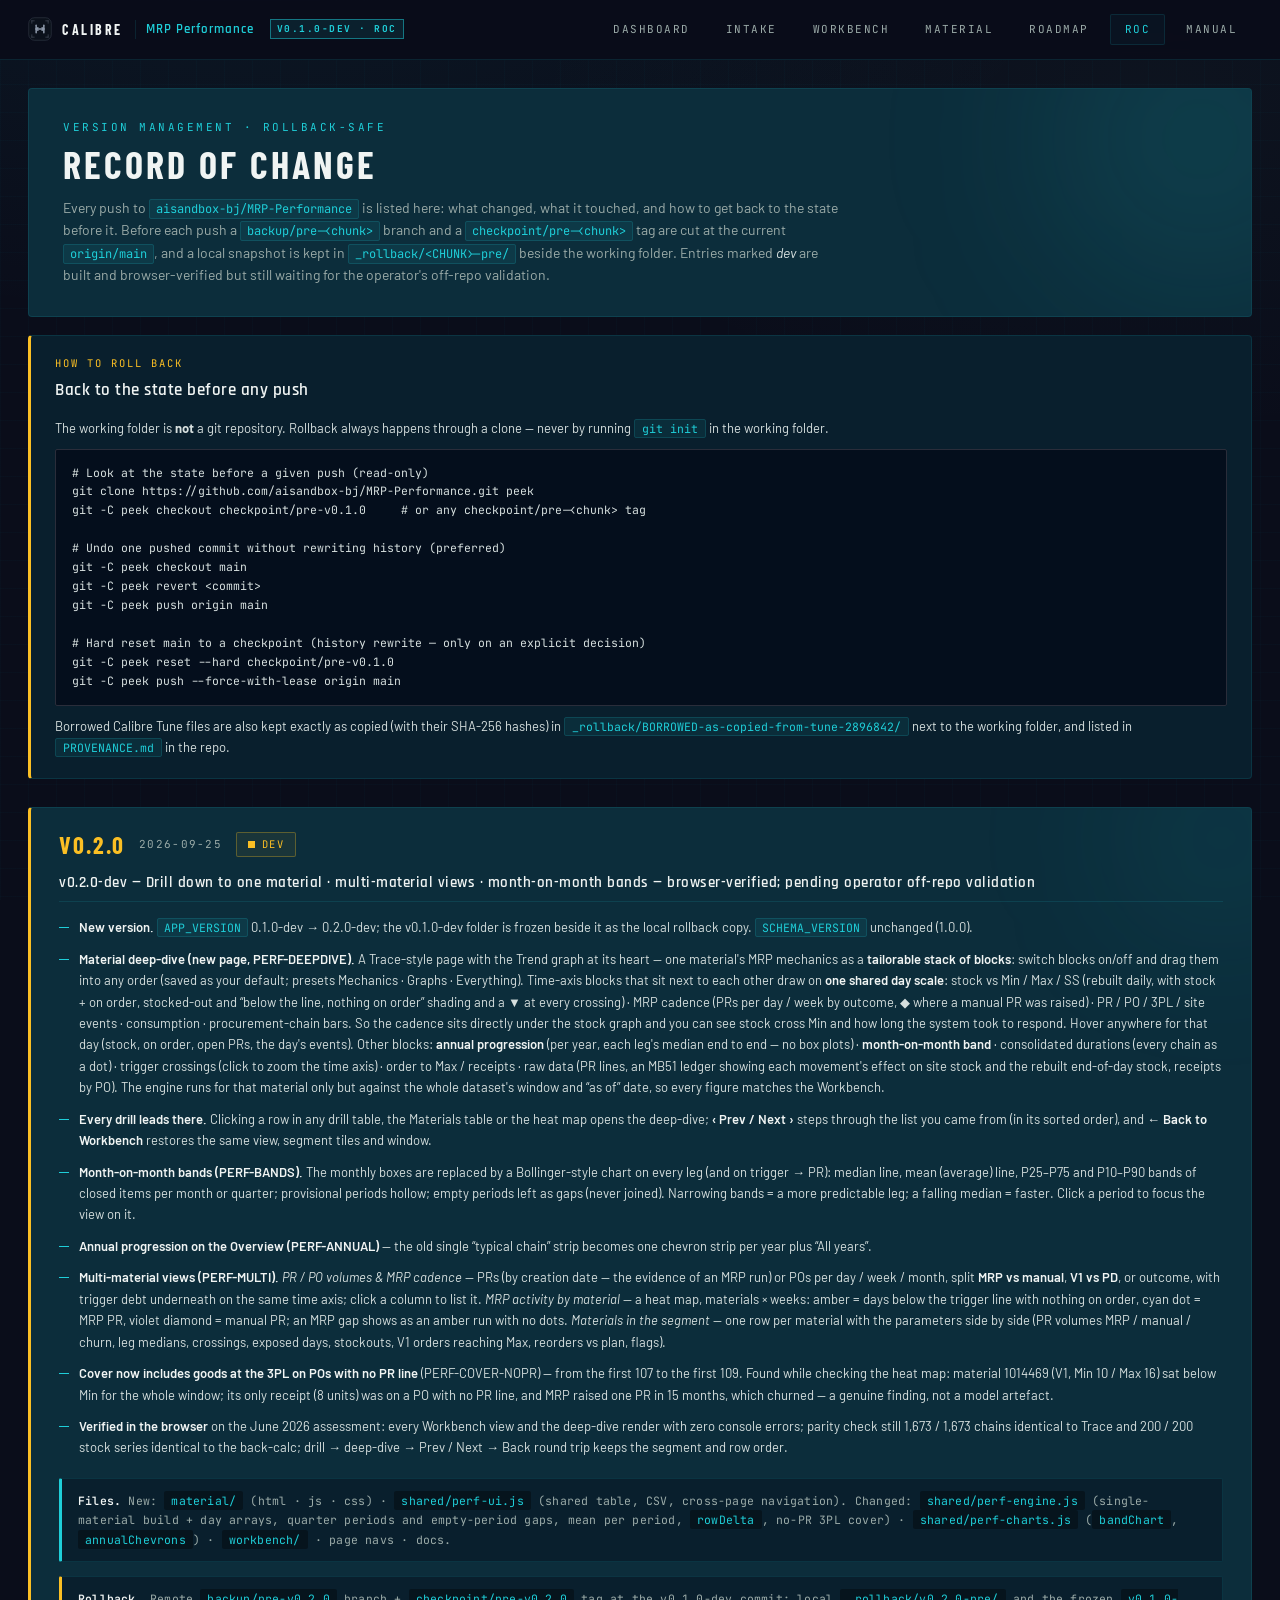
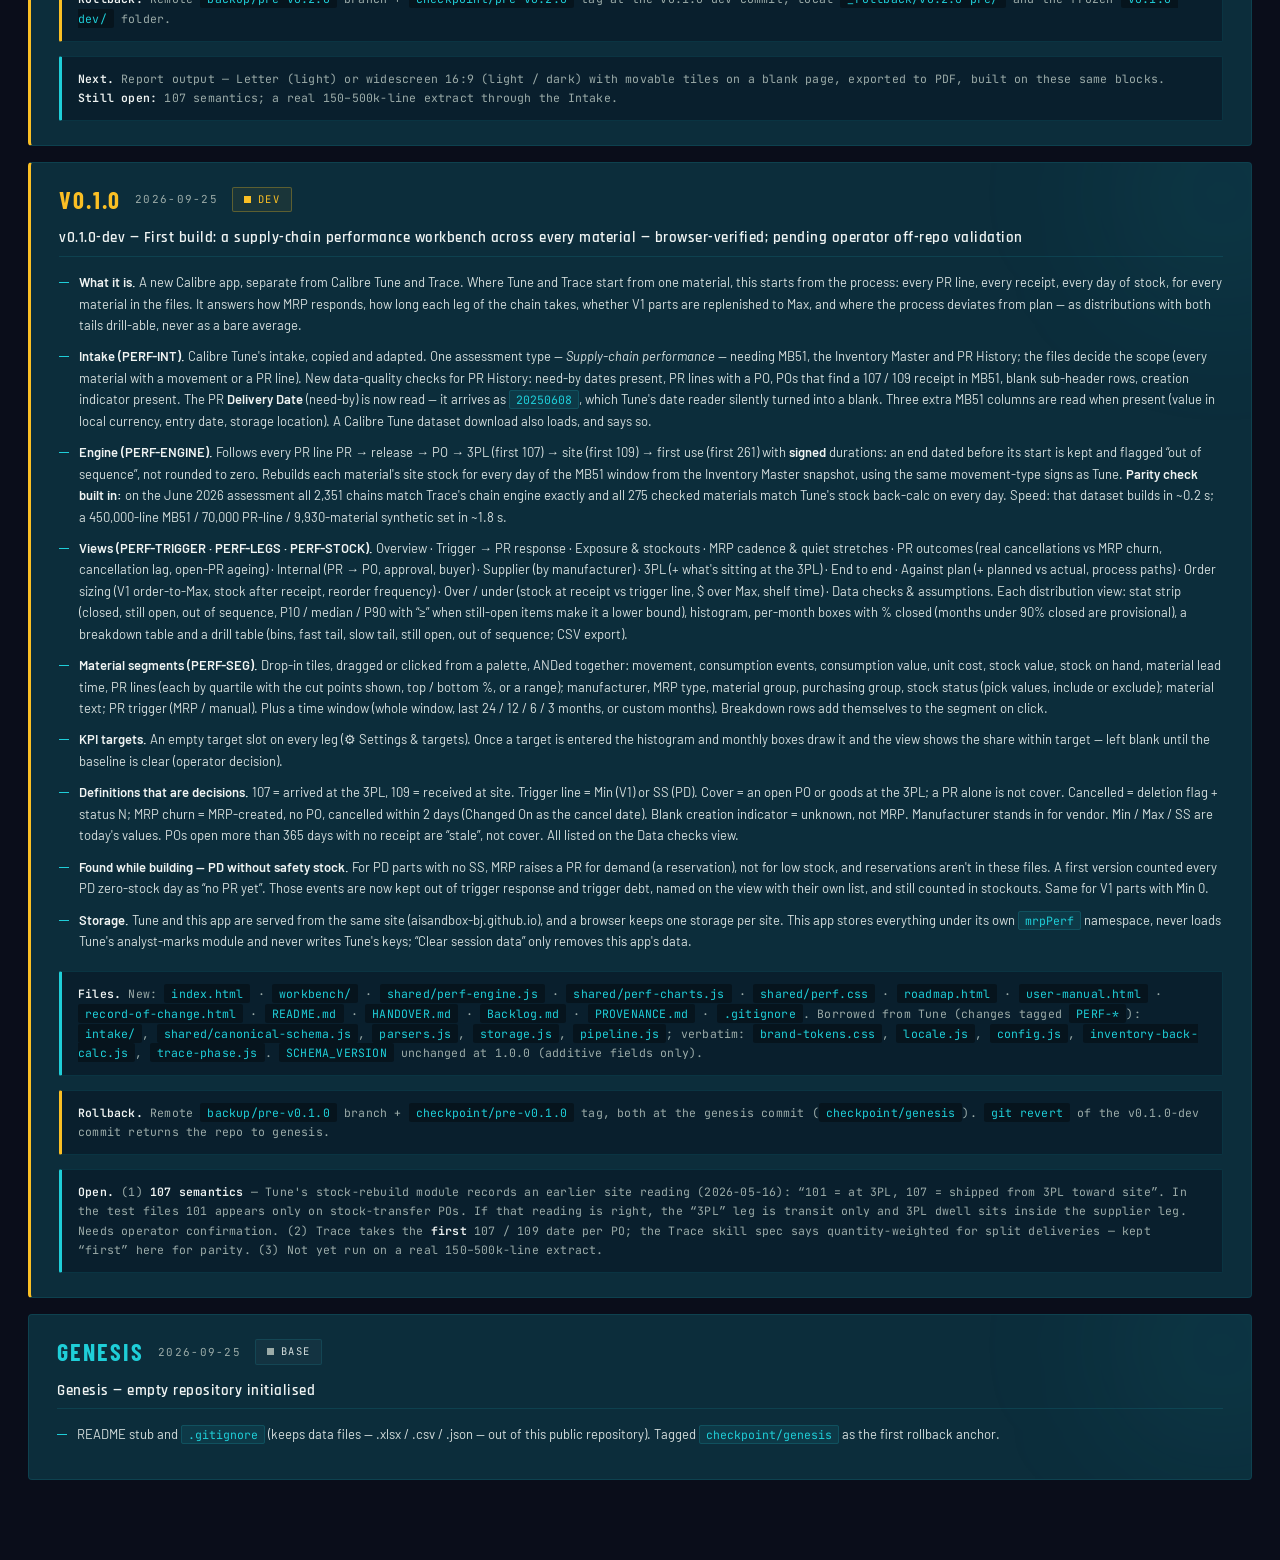
==== commit f210b42d: "v0.2.0-dev — material deep-dive, multi-material views, month-on-month bands - Material deep-dive (ma" ====
--- a/record-of-change.html
+++ b/record-of-change.html
@@ -329,6 +329,7 @@
     <a href="index.html">Dashboard</a>
     <a href="intake/intake.html">Intake</a>
     <a href="workbench/workbench.html">Workbench</a>
+    <a href="material/material.html">Material</a>
     <a href="roadmap.html">Roadmap</a>
     <a href="record-of-change.html" class="active">RoC</a>
     <a href="user-manual.html">Manual</a>
@@ -379,6 +380,35 @@
   </section>
 
   <div class="roc-list">
+
+    <!-- v0.2.0-dev - material deep-dive + multi-material views + band charts - 2026-09-25 -->
+    <article class="roc-entry dev">
+      <div class="head">
+        <span class="ver">v0.2.0</span>
+        <span class="date">2026-09-25</span>
+        <span class="tag dev">dev</span>
+      </div>
+      <h4>v0.2.0-dev — <b>Drill down to one material · multi-material views · month-on-month bands</b> — <b>browser-verified; pending operator off-repo validation</b></h4>
+      <ul>
+        <li><b>New version.</b> <code>APP_VERSION</code> 0.1.0-dev → 0.2.0-dev; the v0.1.0-dev folder is frozen beside it as the local rollback copy. <code>SCHEMA_VERSION</code> unchanged (1.0.0).</li>
+        <li><b>Material deep-dive (new page, PERF-DEEPDIVE).</b> A Trace-style page with the Trend graph at its heart — one material's MRP mechanics as a <b>tailorable stack of blocks</b>: switch blocks on/off and drag them into any order (saved as your default; presets Mechanics · Graphs · Everything). Time-axis blocks that sit next to each other draw on <b>one shared day scale</b>: stock vs Min / Max / SS (rebuilt daily, with stock + on order, stocked-out and “below the line, nothing on order” shading and a ▼ at every crossing) · MRP cadence (PRs per day / week by outcome, ◆ where a manual PR was raised) · PR / PO / 3PL / site events · consumption · procurement-chain bars. So the cadence sits directly under the stock graph and you can see stock cross Min and how long the system took to respond. Hover anywhere for that day (stock, on order, open PRs, the day's events). Other blocks: <b>annual progression</b> (per year, each leg's median end to end — no box plots) · <b>month-on-month band</b> · consolidated durations (every chain as a dot) · trigger crossings (click to zoom the time axis) · order to Max / receipts · raw data (PR lines, an MB51 ledger showing each movement's effect on site stock and the rebuilt end-of-day stock, receipts by PO). The engine runs for that material only but against the whole dataset's window and “as of” date, so every figure matches the Workbench.</li>
+        <li><b>Every drill leads there.</b> Clicking a row in any drill table, the Materials table or the heat map opens the deep-dive; <b>‹ Prev / Next ›</b> steps through the list you came from (in its sorted order), and <b>← Back to Workbench</b> restores the same view, segment tiles and window.</li>
+        <li><b>Month-on-month bands (PERF-BANDS).</b> The monthly boxes are replaced by a Bollinger-style chart on every leg (and on trigger → PR): median line, mean (average) line, P25–P75 and P10–P90 bands of closed items per month or quarter; provisional periods hollow; empty periods left as gaps (never joined). Narrowing bands = a more predictable leg; a falling median = faster. Click a period to focus the view on it.</li>
+        <li><b>Annual progression on the Overview (PERF-ANNUAL)</b> — the old single “typical chain” strip becomes one chevron strip per year plus “All years”.</li>
+        <li><b>Multi-material views (PERF-MULTI).</b> <i>PR / PO volumes &amp; MRP cadence</i> — PRs (by creation date — the evidence of an MRP run) or POs per day / week / month, split <b>MRP vs manual</b>, <b>V1 vs PD</b>, or outcome, with trigger debt underneath on the same time axis; click a column to list it. <i>MRP activity by material</i> — a heat map, materials × weeks: amber = days below the trigger line with nothing on order, cyan dot = MRP PR, violet diamond = manual PR; an MRP gap shows as an amber run with no dots. <i>Materials in the segment</i> — one row per material with the parameters side by side (PR volumes MRP / manual / churn, leg medians, crossings, exposed days, stockouts, V1 orders reaching Max, reorders vs plan, flags).</li>
+        <li><b>Cover now includes goods at the 3PL on POs with no PR line</b> (PERF-COVER-NOPR) — from the first 107 to the first 109. Found while checking the heat map: material 1014469 (V1, Min 10 / Max 16) sat below Min for the whole window; its only receipt (8 units) was on a PO with no PR line, and MRP raised one PR in 15 months, which churned — a genuine finding, not a model artefact.</li>
+        <li><b>Verified in the browser</b> on the June 2026 assessment: every Workbench view and the deep-dive render with zero console errors; parity check still 1,673 / 1,673 chains identical to Trace and 200 / 200 stock series identical to the back-calc; drill → deep-dive → Prev / Next → Back round trip keeps the segment and row order.</li>
+      </ul>
+      <div class="commit">
+        <b>Files.</b> New: <code>material/</code> (html · js · css) · <code>shared/perf-ui.js</code> (shared table, CSV, cross-page navigation). Changed: <code>shared/perf-engine.js</code> (single-material build + day arrays, quarter periods and empty-period gaps, mean per period, <code>rowDelta</code>, no-PR 3PL cover) · <code>shared/perf-charts.js</code> (<code>bandChart</code>, <code>annualChevrons</code>) · <code>workbench/</code> · page navs · docs.
+      </div>
+      <div class="commit rollback">
+        <b>Rollback.</b> Remote <code>backup/pre-v0.2.0</code> branch + <code>checkpoint/pre-v0.2.0</code> tag at the v0.1.0-dev commit; local <code>_rollback/v0.2.0-pre/</code> and the frozen <code>v0.1.0-dev/</code> folder.
+      </div>
+      <div class="commit">
+        <b>Next.</b> Report output — Letter (light) or widescreen 16:9 (light / dark) with movable tiles on a blank page, exported to PDF, built on these same blocks. <b>Still open:</b> 107 semantics; a real 150–500k-line extract through the Intake.
+      </div>
+    </article>
 
     <!-- v0.1.0-dev - first build - 2026-09-25 -->
     <article class="roc-entry dev">
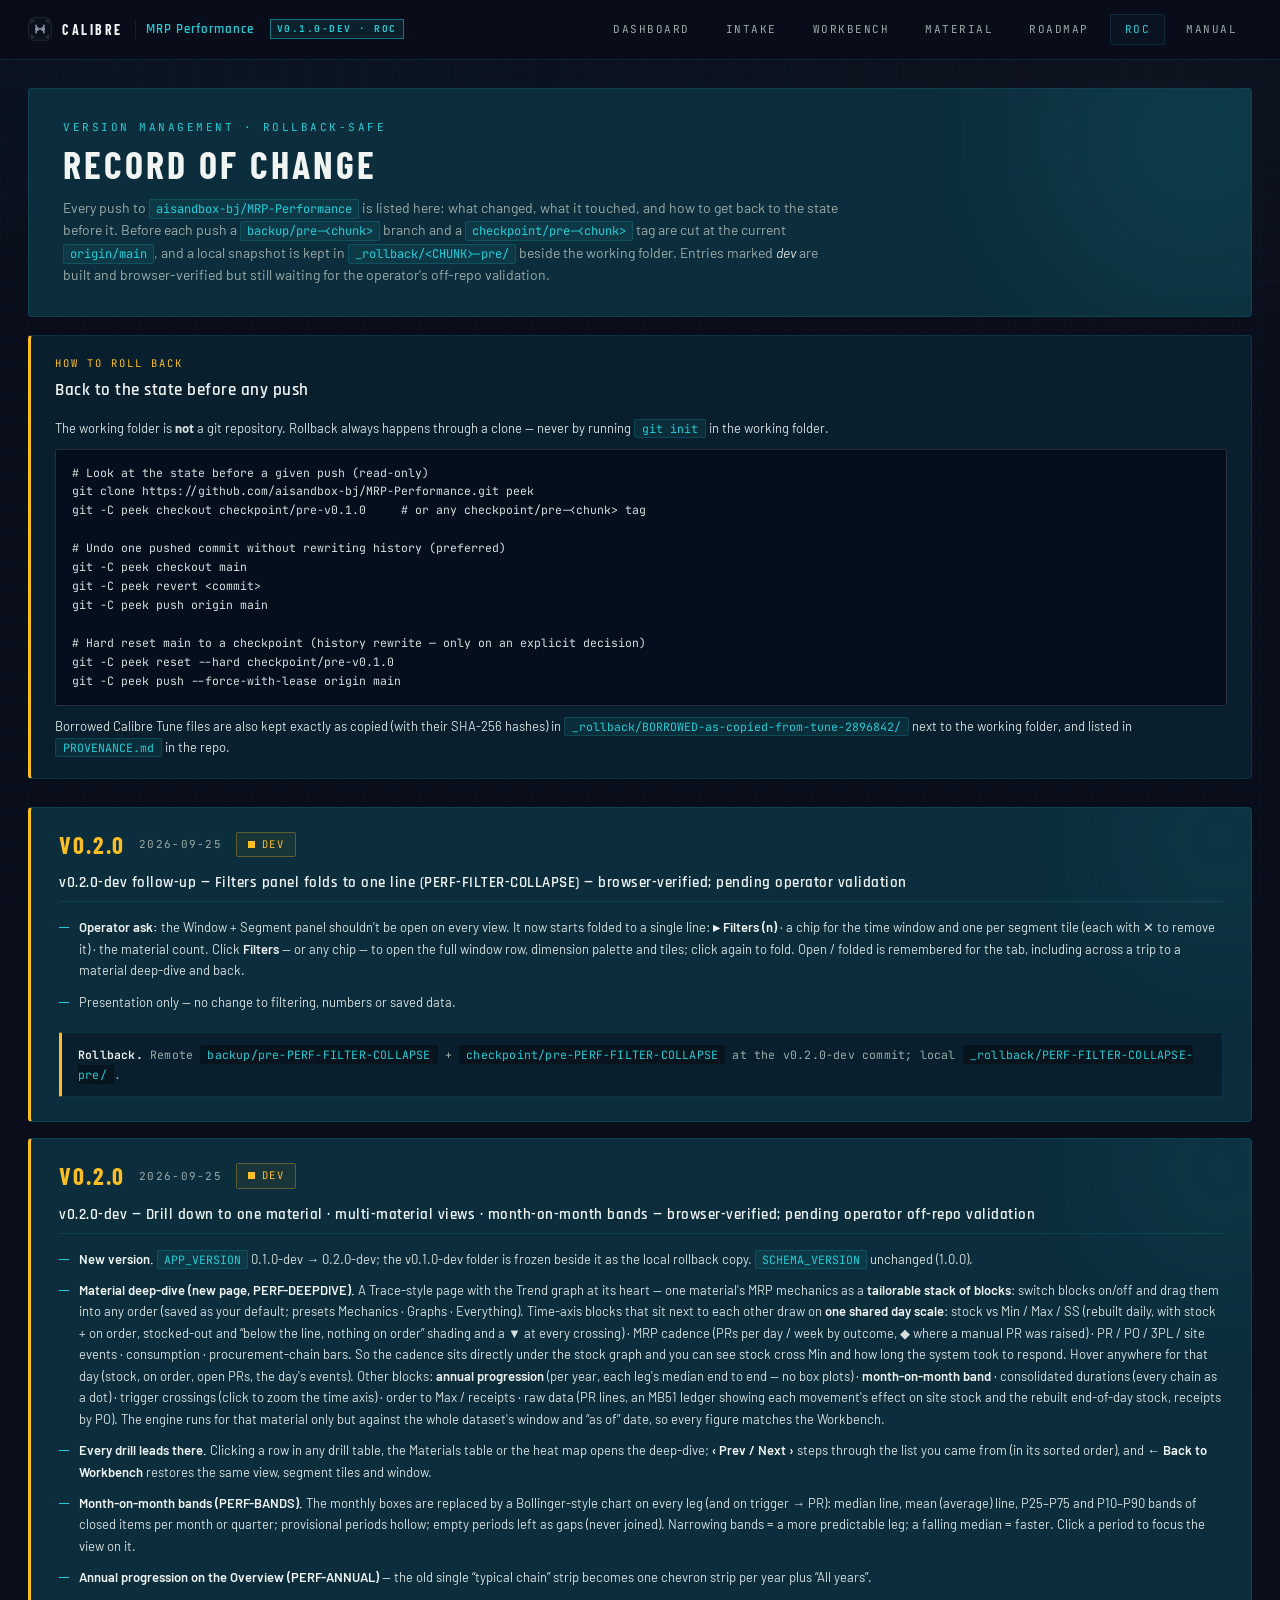
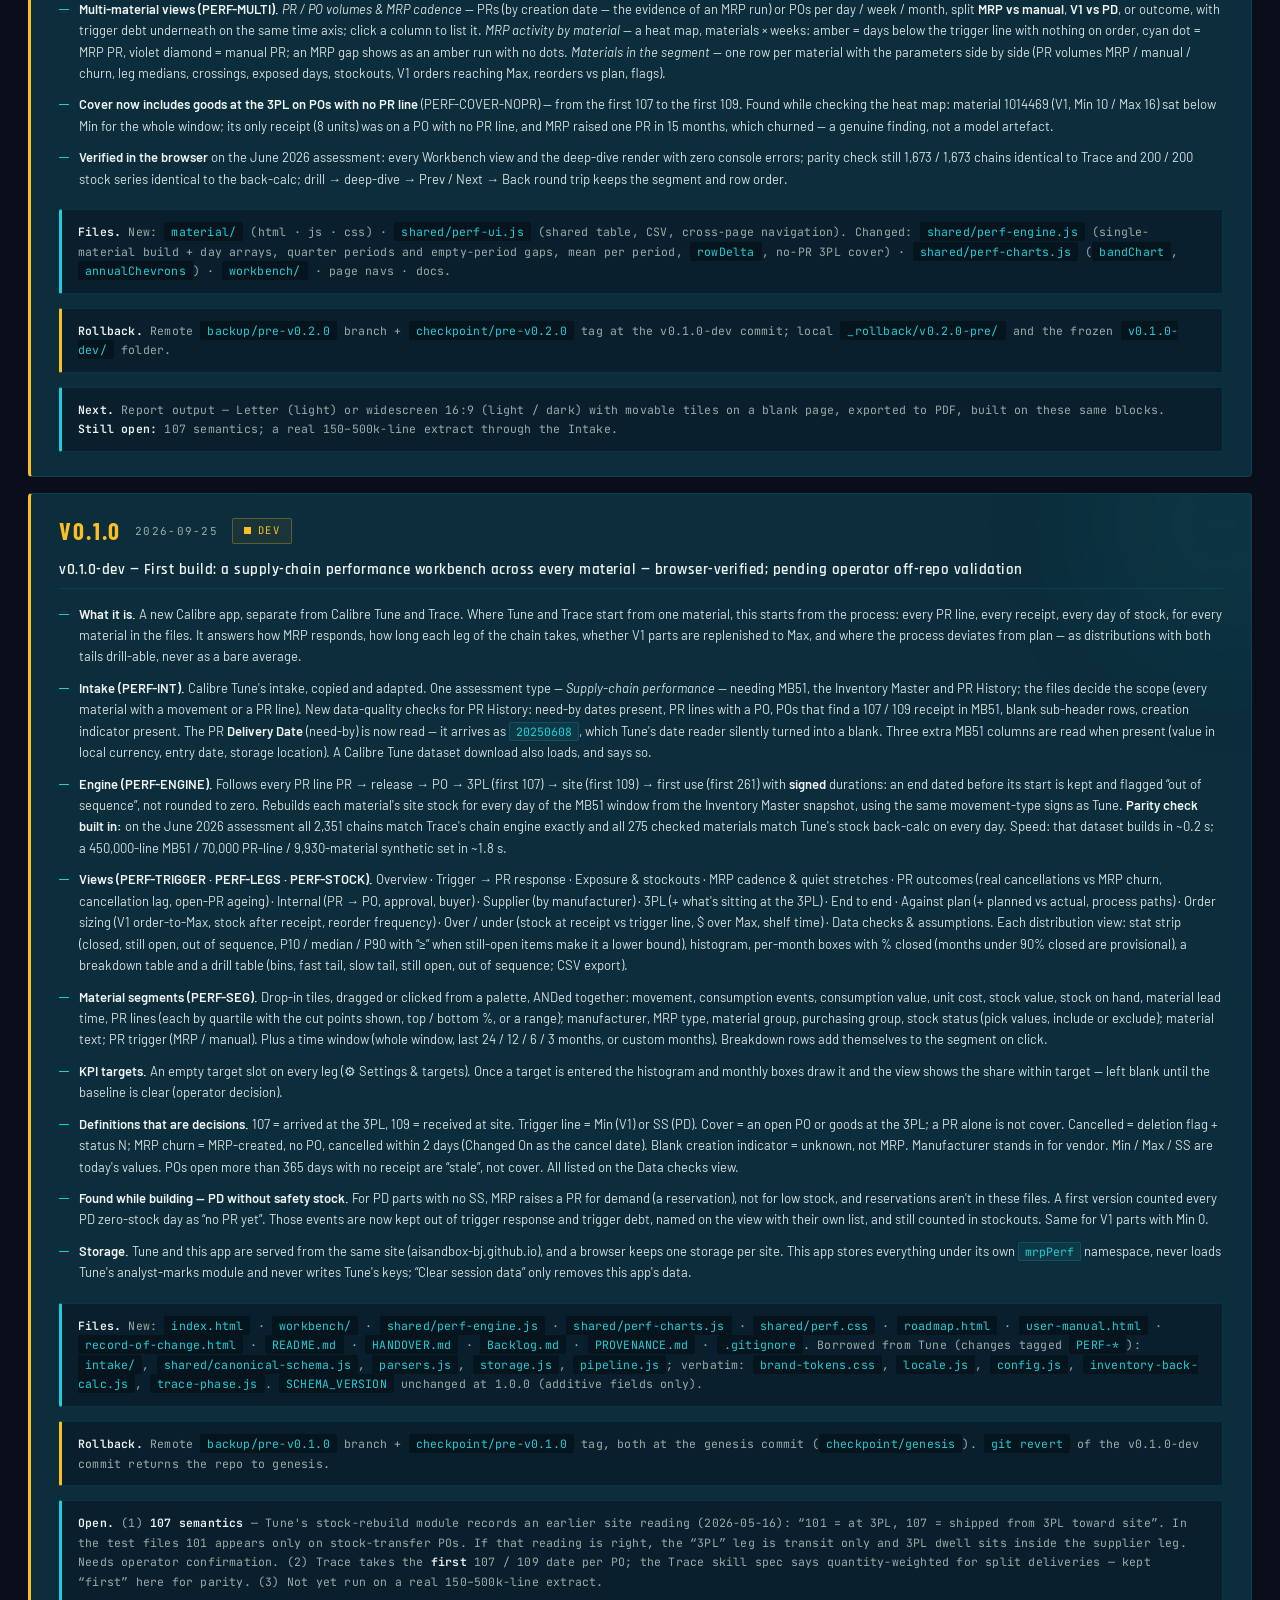
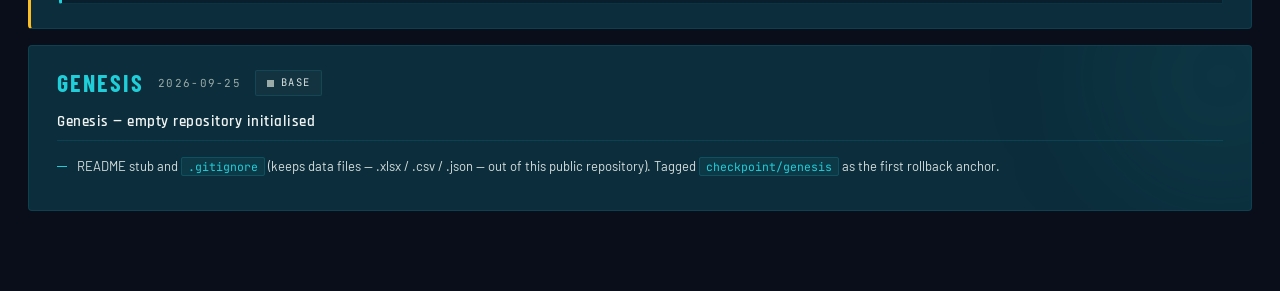
==== commit b74e4c68: "v0.2.0-dev follow-up — Filters panel folds to one line (PERF-FILTER-COLLAPSE) Operator: the Window +" ====
--- a/record-of-change.html
+++ b/record-of-change.html
@@ -381,6 +381,21 @@
 
   <div class="roc-list">
 
+    <!-- v0.2.0-dev follow-up - PERF-FILTER-COLLAPSE - 2026-09-25 -->
+    <article class="roc-entry dev">
+      <div class="head">
+        <span class="ver">v0.2.0</span>
+        <span class="date">2026-09-25</span>
+        <span class="tag dev">dev</span>
+      </div>
+      <h4>v0.2.0-dev follow-up — <b>Filters panel folds to one line</b> (PERF-FILTER-COLLAPSE) — <b>browser-verified; pending operator validation</b></h4>
+      <ul>
+        <li><b>Operator ask:</b> the Window + Segment panel shouldn't be open on every view. It now starts folded to a single line: <b>▸ Filters (n)</b> · a chip for the time window and one per segment tile (each with ✕ to remove it) · the material count. Click <b>Filters</b> — or any chip — to open the full window row, dimension palette and tiles; click again to fold. Open / folded is remembered for the tab, including across a trip to a material deep-dive and back.</li>
+        <li>Presentation only — no change to filtering, numbers or saved data.</li>
+      </ul>
+      <div class="commit rollback"><b>Rollback.</b> Remote <code>backup/pre-PERF-FILTER-COLLAPSE</code> + <code>checkpoint/pre-PERF-FILTER-COLLAPSE</code> at the v0.2.0-dev commit; local <code>_rollback/PERF-FILTER-COLLAPSE-pre/</code>.</div>
+    </article>
+
     <!-- v0.2.0-dev - material deep-dive + multi-material views + band charts - 2026-09-25 -->
     <article class="roc-entry dev">
       <div class="head">
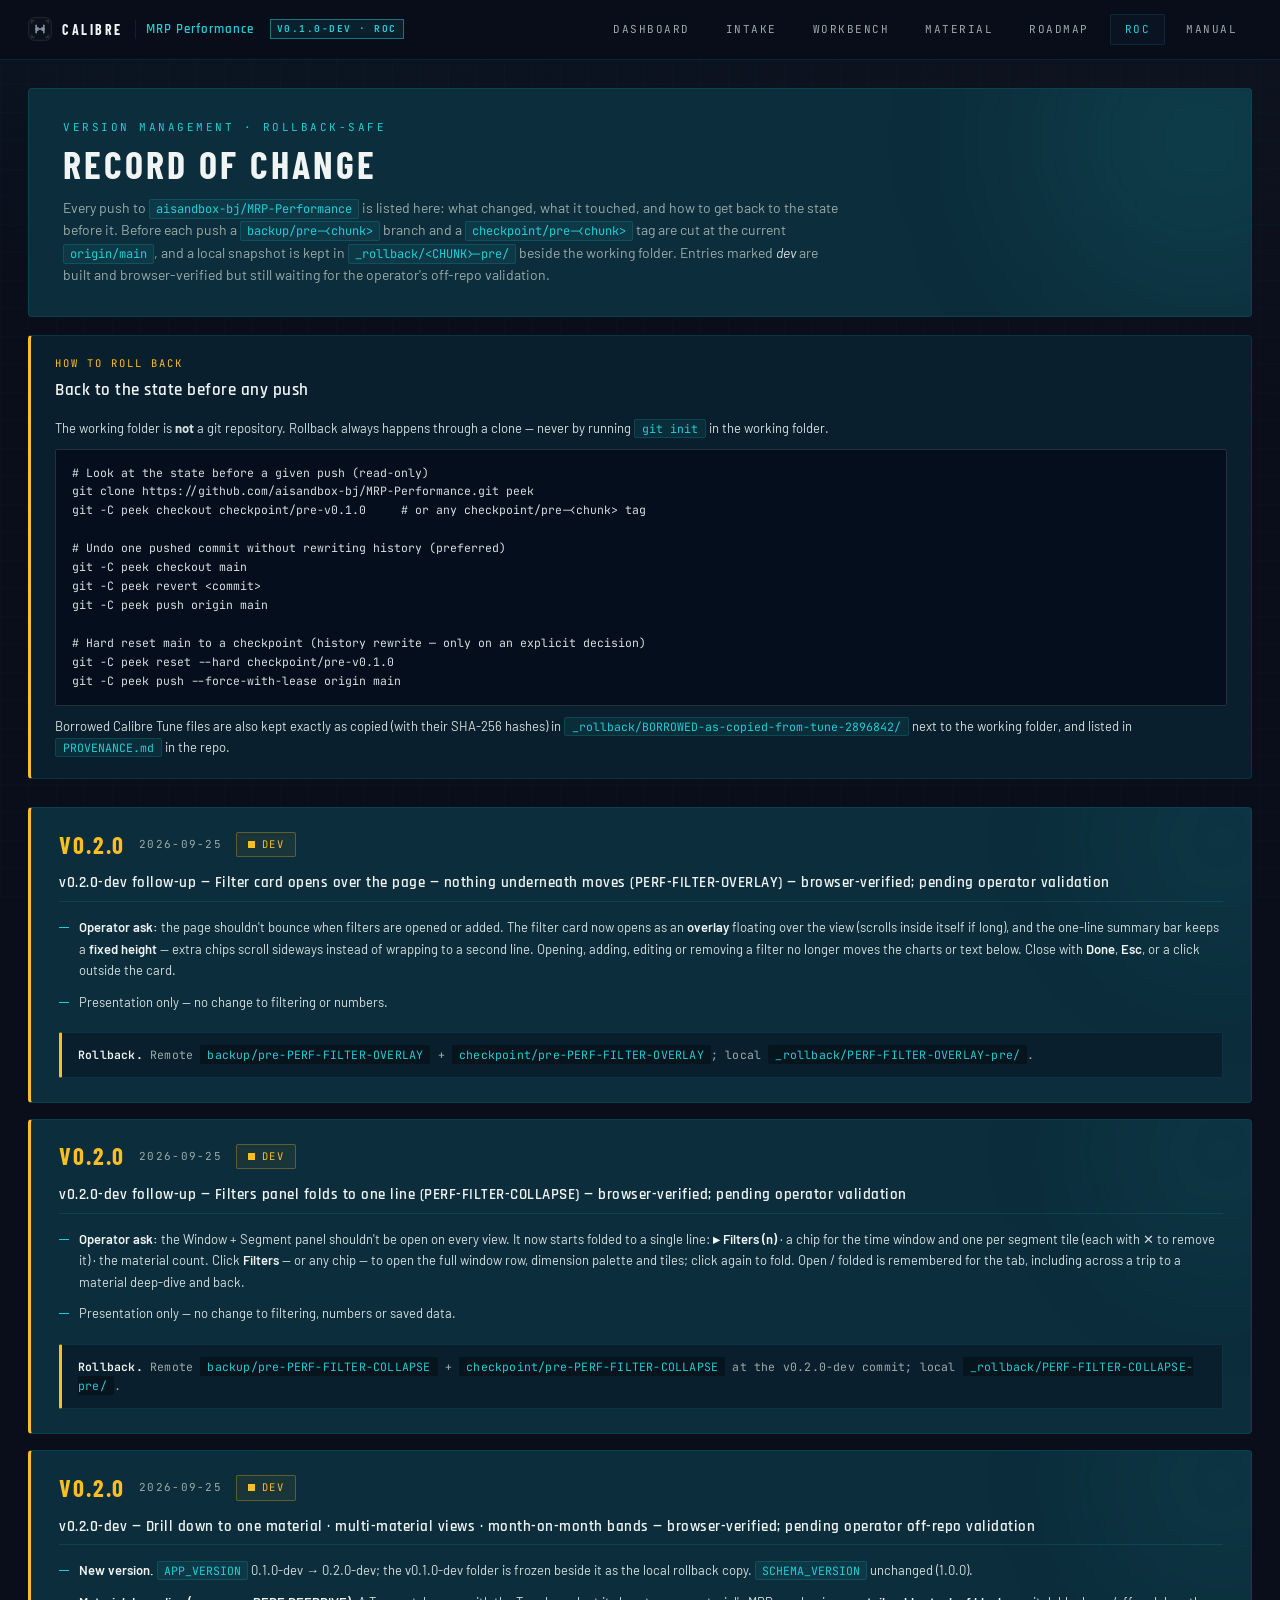
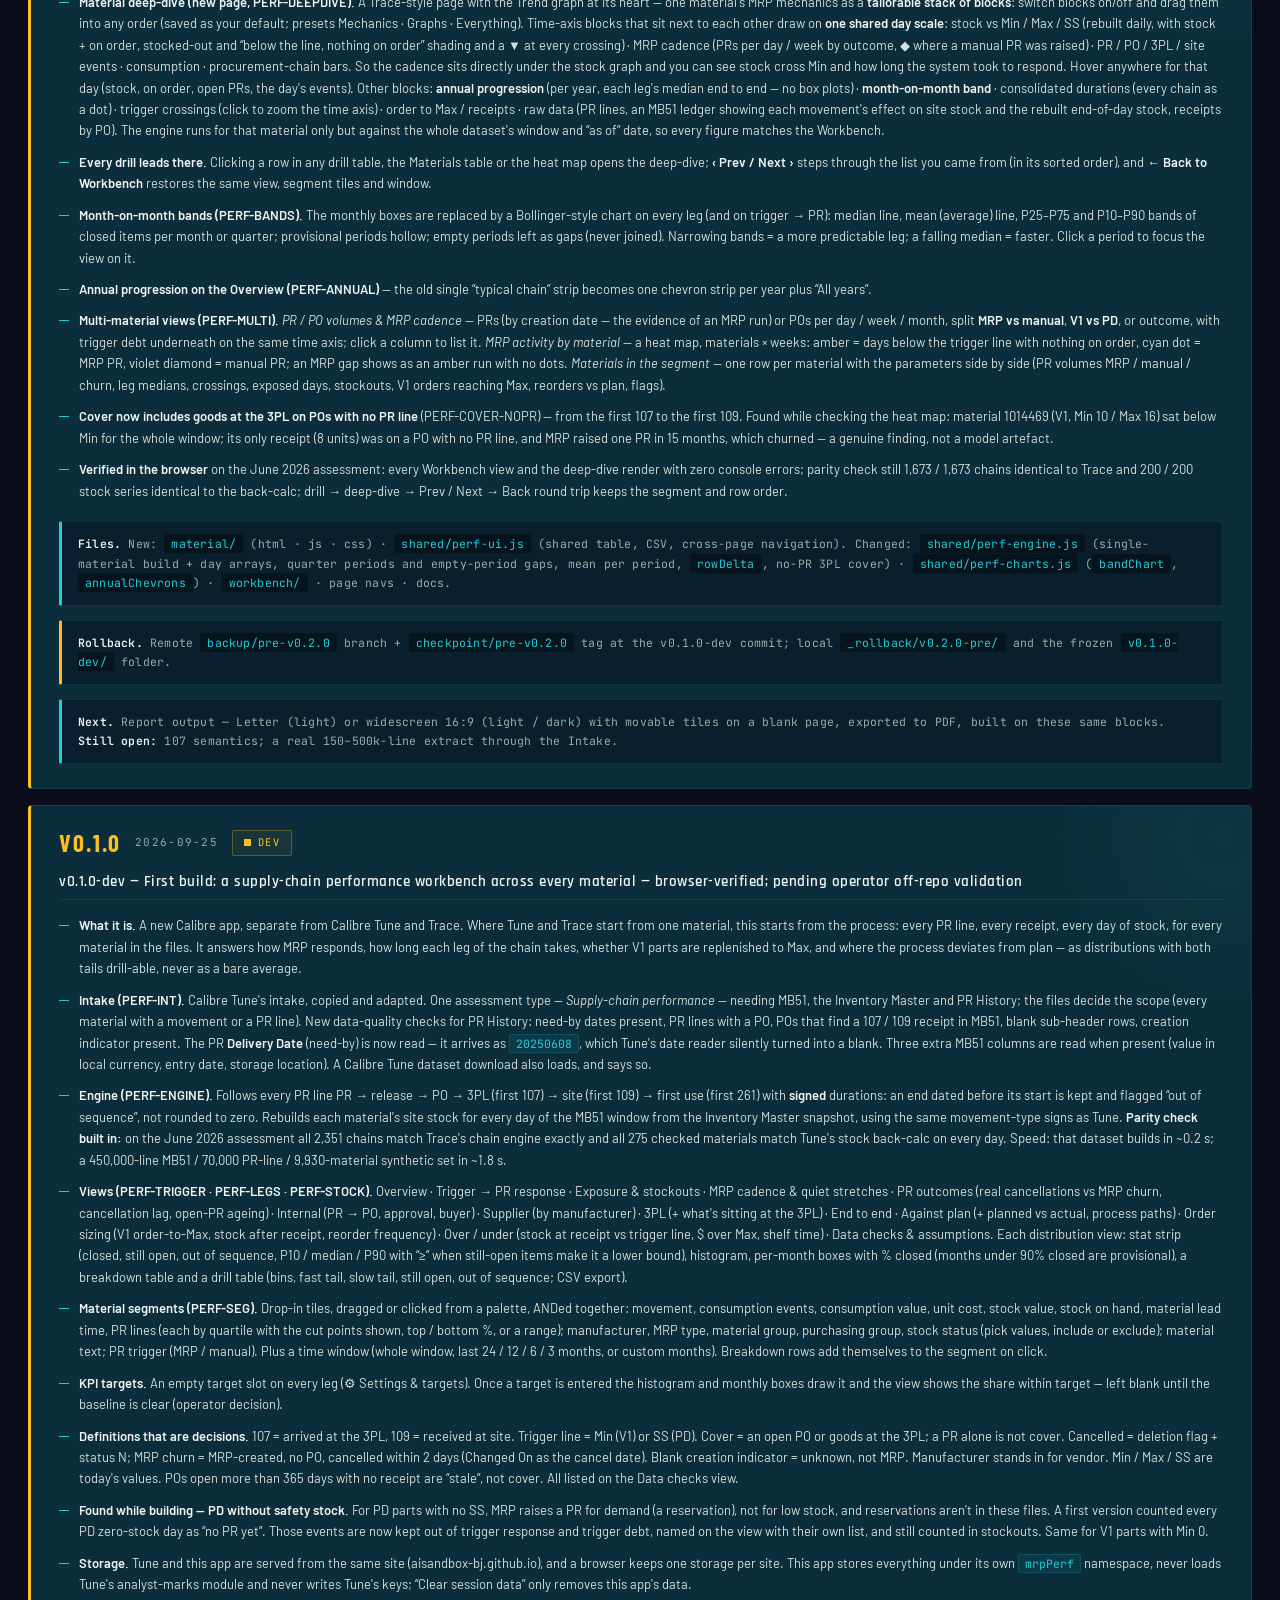
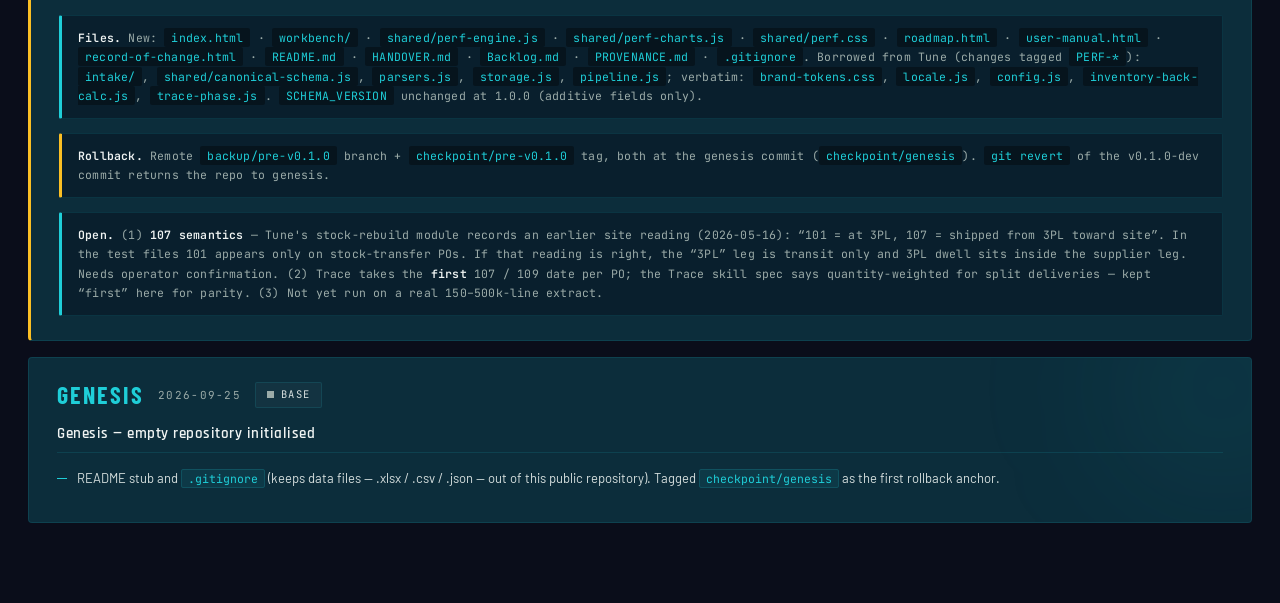
==== commit 00d91711: "v0.2.0-dev follow-up — filter card opens over the page (PERF-FILTER-OVERLAY) Operator: the page shou" ====
--- a/record-of-change.html
+++ b/record-of-change.html
@@ -381,6 +381,21 @@
 
   <div class="roc-list">
 
+    <!-- v0.2.0-dev follow-up - PERF-FILTER-OVERLAY - 2026-09-25 -->
+    <article class="roc-entry dev">
+      <div class="head">
+        <span class="ver">v0.2.0</span>
+        <span class="date">2026-09-25</span>
+        <span class="tag dev">dev</span>
+      </div>
+      <h4>v0.2.0-dev follow-up — <b>Filter card opens over the page — nothing underneath moves</b> (PERF-FILTER-OVERLAY) — <b>browser-verified; pending operator validation</b></h4>
+      <ul>
+        <li><b>Operator ask:</b> the page shouldn't bounce when filters are opened or added. The filter card now opens as an <b>overlay</b> floating over the view (scrolls inside itself if long), and the one-line summary bar keeps a <b>fixed height</b> — extra chips scroll sideways instead of wrapping to a second line. Opening, adding, editing or removing a filter no longer moves the charts or text below. Close with <b>Done</b>, <b>Esc</b>, or a click outside the card.</li>
+        <li>Presentation only — no change to filtering or numbers.</li>
+      </ul>
+      <div class="commit rollback"><b>Rollback.</b> Remote <code>backup/pre-PERF-FILTER-OVERLAY</code> + <code>checkpoint/pre-PERF-FILTER-OVERLAY</code>; local <code>_rollback/PERF-FILTER-OVERLAY-pre/</code>.</div>
+    </article>
+
     <!-- v0.2.0-dev follow-up - PERF-FILTER-COLLAPSE - 2026-09-25 -->
     <article class="roc-entry dev">
       <div class="head">
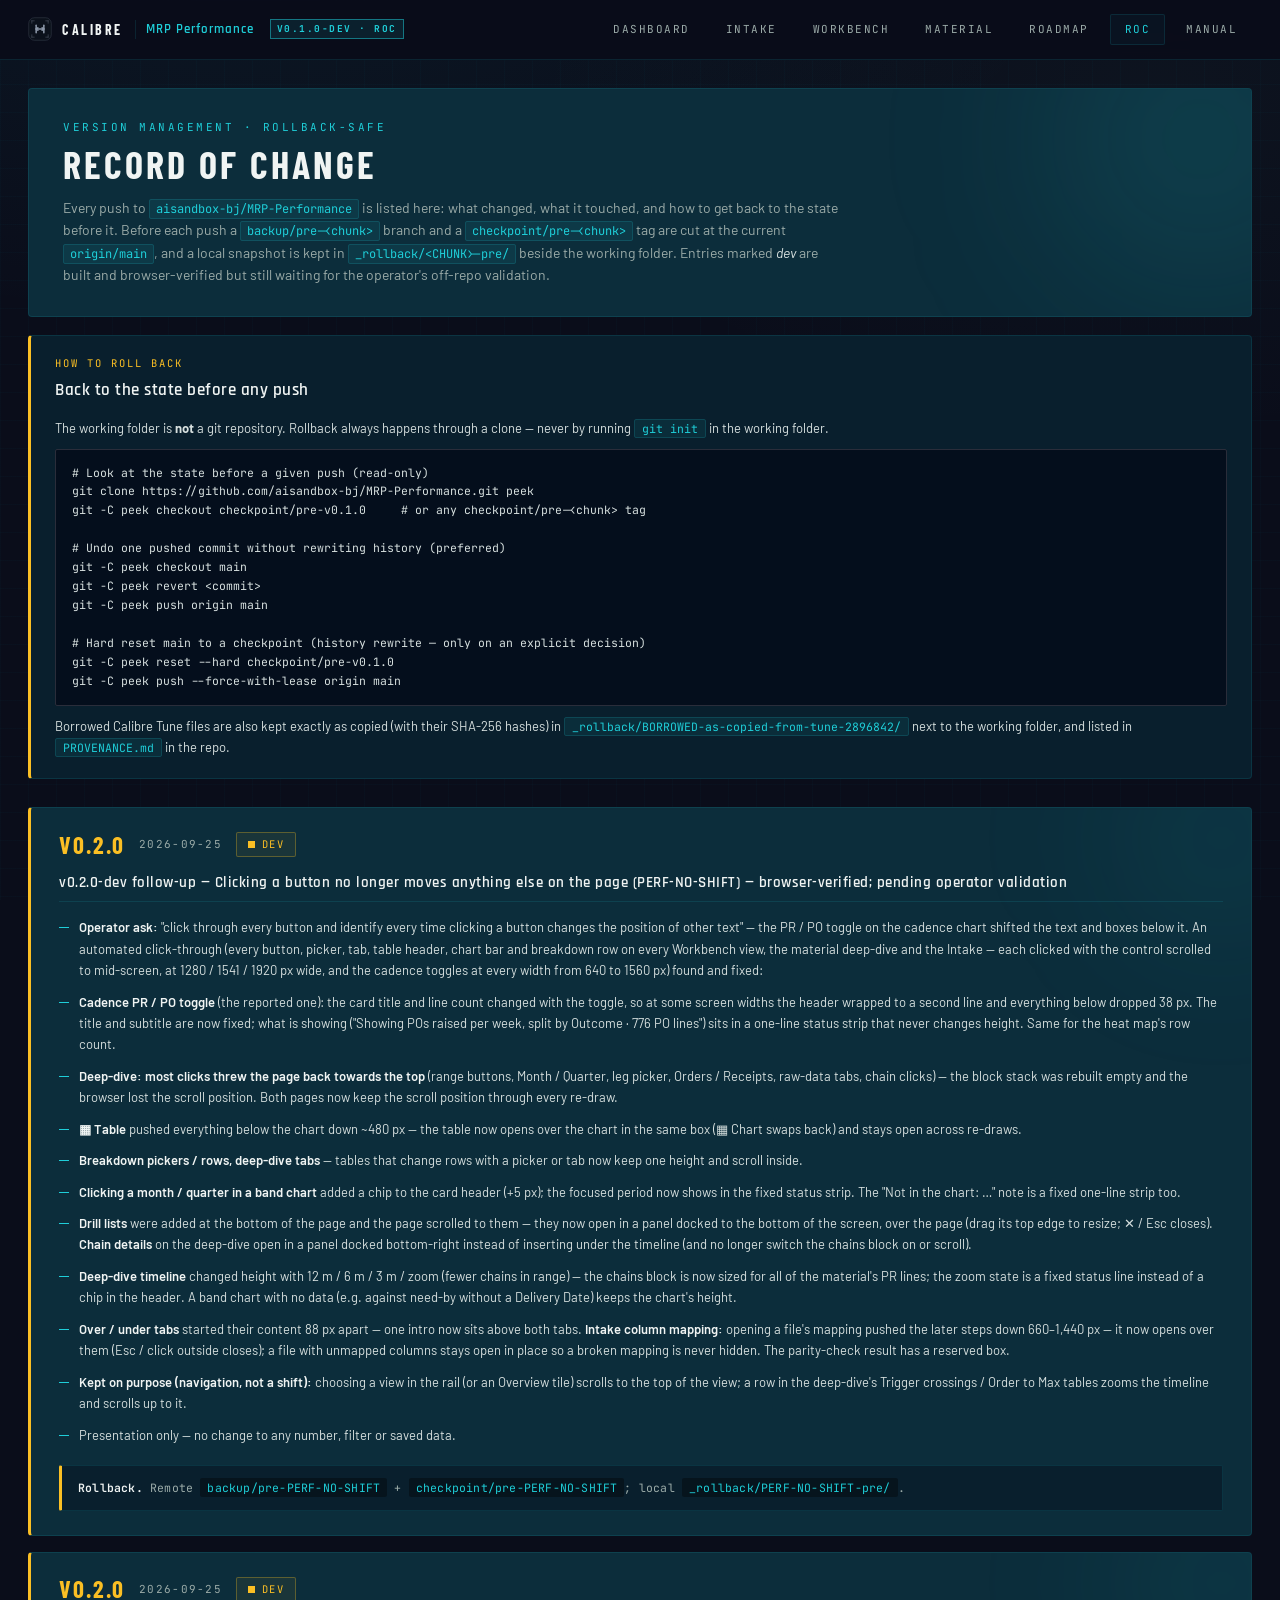
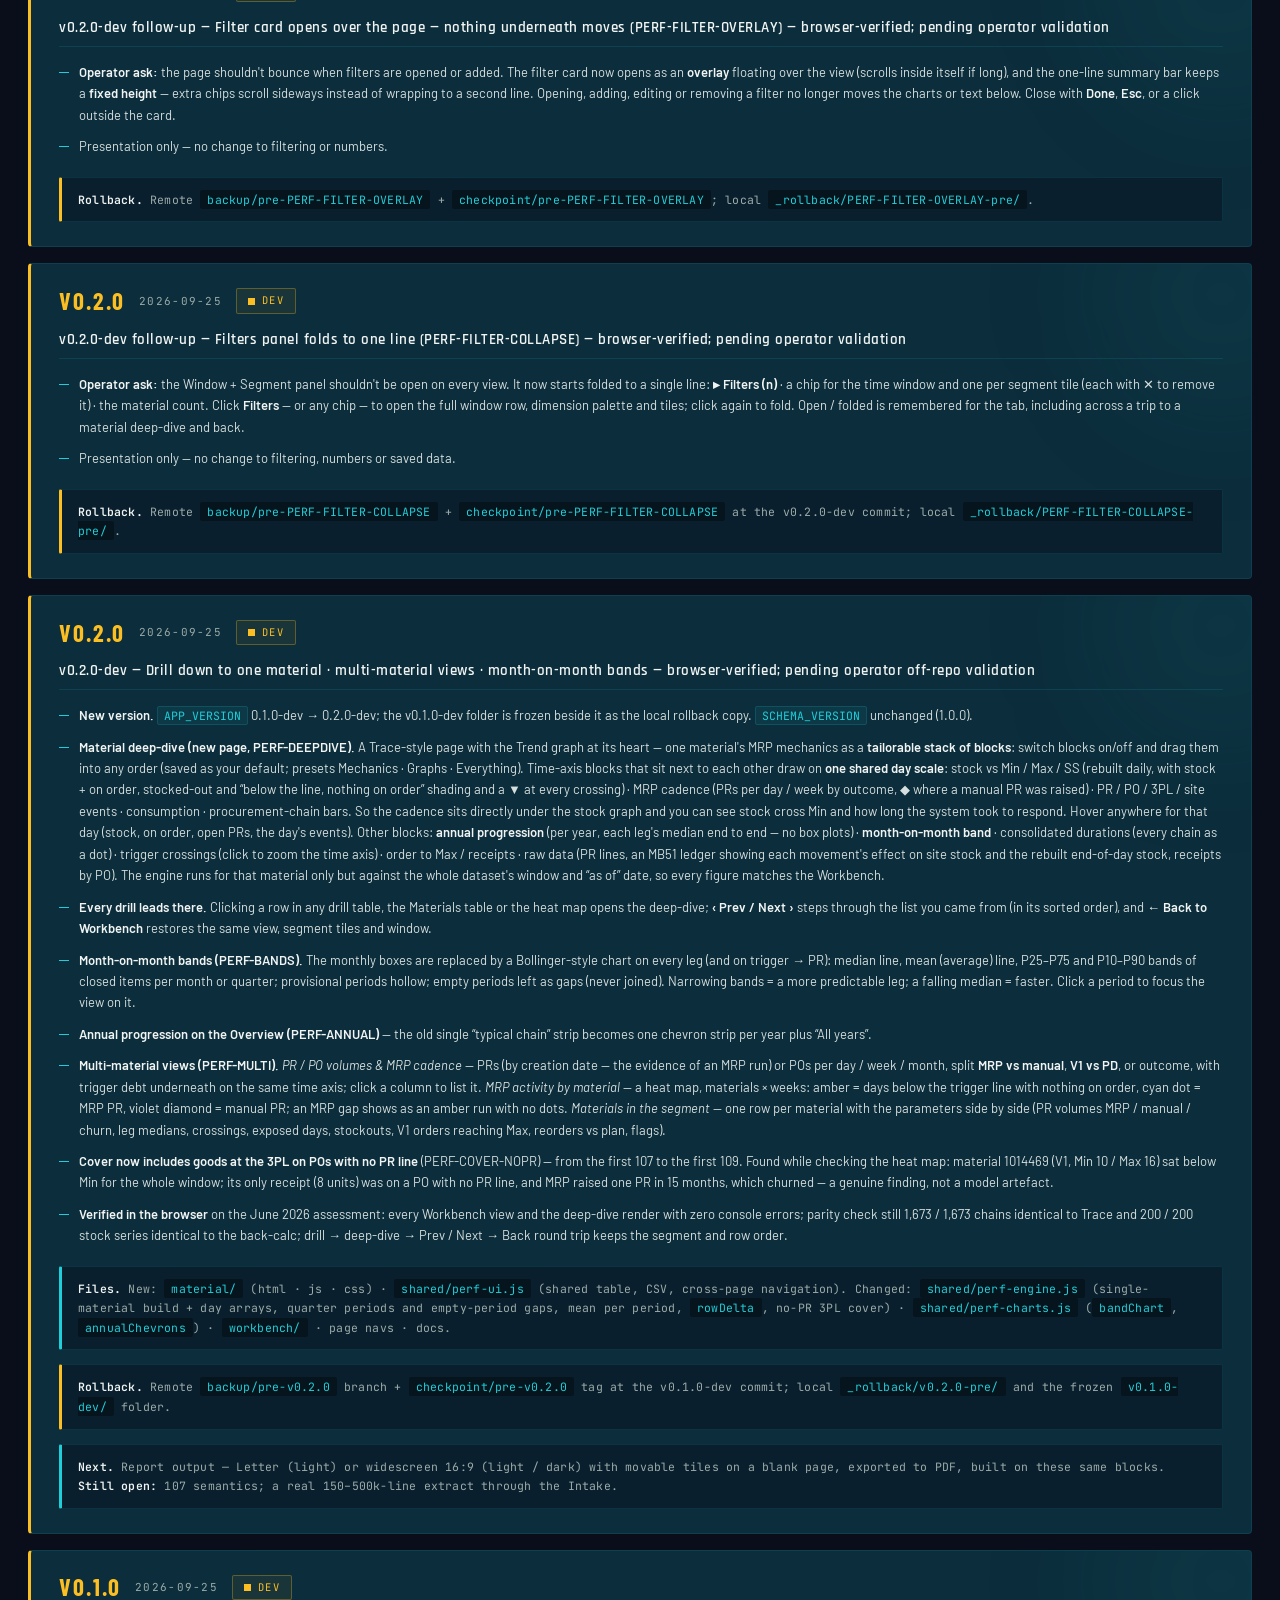
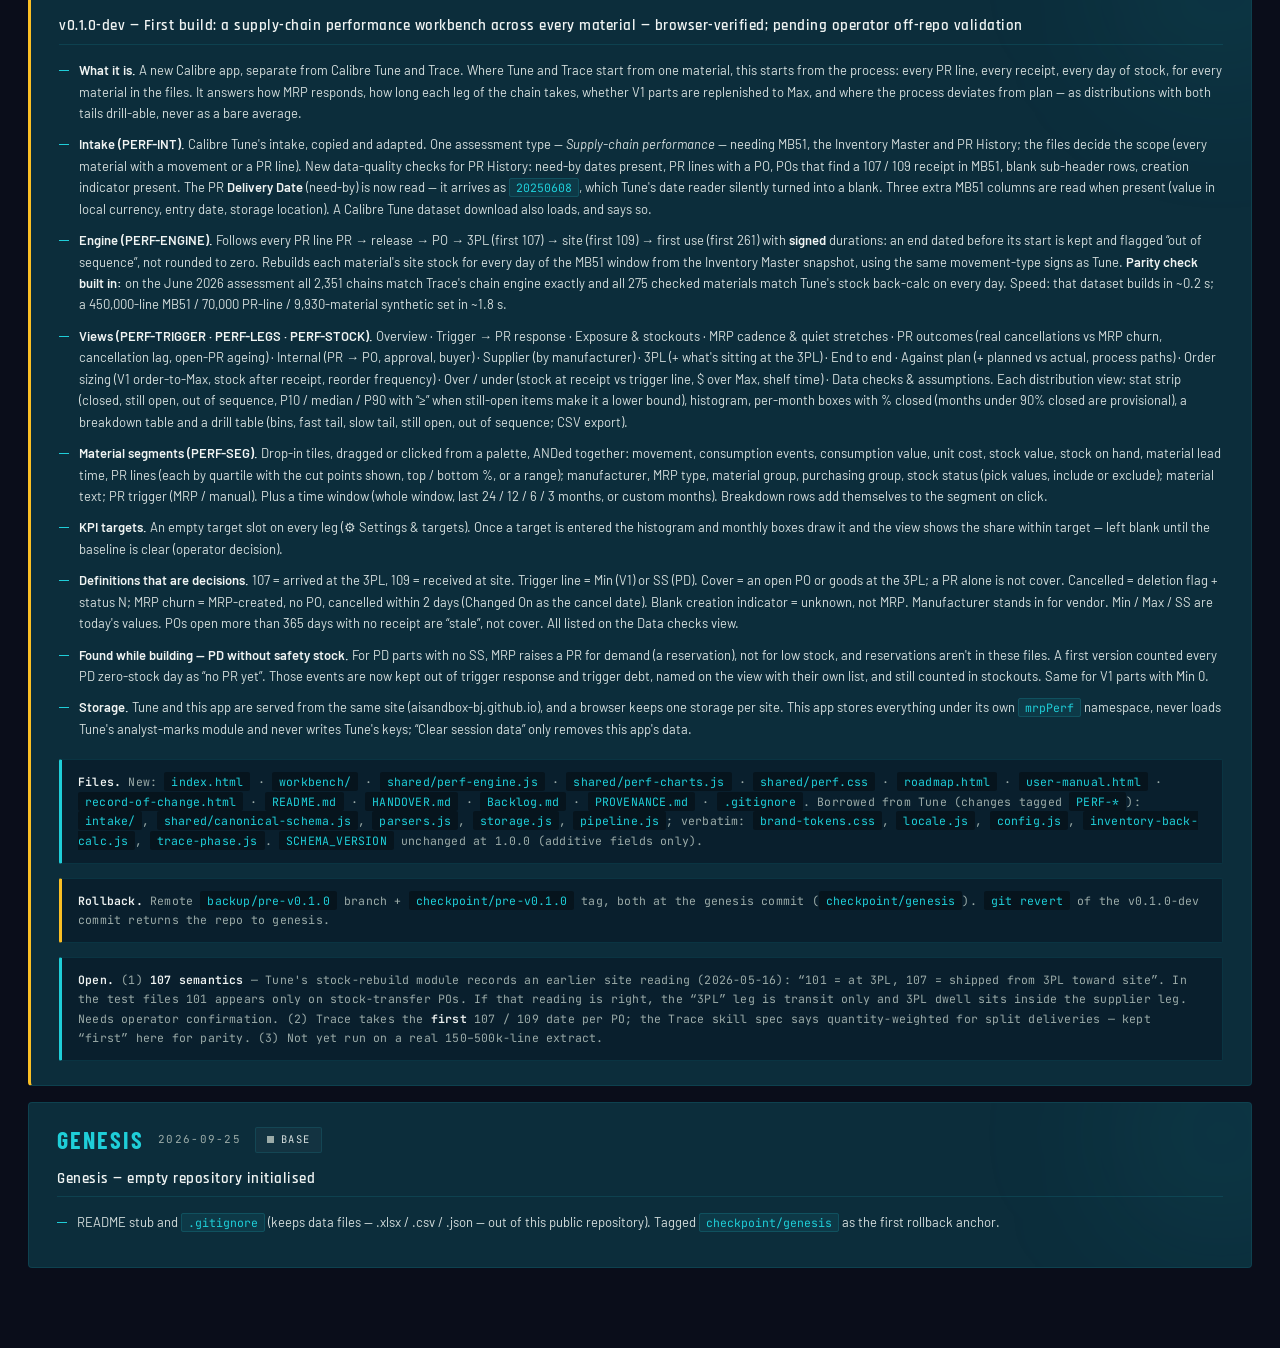
==== commit 3518d16a: "PERF-NO-SHIFT: clicking a button no longer moves anything else on the page Operator: click through e" ====
--- a/record-of-change.html
+++ b/record-of-change.html
@@ -381,6 +381,30 @@
 
   <div class="roc-list">
 
+    <!-- v0.2.0-dev follow-up - PERF-NO-SHIFT - 2026-09-25 -->
+    <article class="roc-entry dev">
+      <div class="head">
+        <span class="ver">v0.2.0</span>
+        <span class="date">2026-09-25</span>
+        <span class="tag dev">dev</span>
+      </div>
+      <h4>v0.2.0-dev follow-up — <b>Clicking a button no longer moves anything else on the page</b> (PERF-NO-SHIFT) — <b>browser-verified; pending operator validation</b></h4>
+      <ul>
+        <li><b>Operator ask:</b> "click through every button and identify every time clicking a button changes the position of other text" — the PR / PO toggle on the cadence chart shifted the text and boxes below it. An automated click-through (every button, picker, tab, table header, chart bar and breakdown row on every Workbench view, the material deep-dive and the Intake — each clicked with the control scrolled to mid-screen, at 1280 / 1541 / 1920 px wide, and the cadence toggles at every width from 640 to 1560 px) found and fixed:</li>
+        <li><b>Cadence PR / PO toggle</b> (the reported one): the card title and line count changed with the toggle, so at some screen widths the header wrapped to a second line and everything below dropped 38 px. The title and subtitle are now fixed; what is showing ("Showing POs raised per week, split by Outcome · 776 PO lines") sits in a one-line status strip that never changes height. Same for the heat map's row count.</li>
+        <li><b>Deep-dive: most clicks threw the page back towards the top</b> (range buttons, Month / Quarter, leg picker, Orders / Receipts, raw-data tabs, chain clicks) — the block stack was rebuilt empty and the browser lost the scroll position. Both pages now keep the scroll position through every re-draw.</li>
+        <li><b>▦ Table</b> pushed everything below the chart down ~480 px — the table now opens over the chart in the same box (▦ Chart swaps back) and stays open across re-draws.</li>
+        <li><b>Breakdown pickers / rows, deep-dive tabs</b> — tables that change rows with a picker or tab now keep one height and scroll inside.</li>
+        <li><b>Clicking a month / quarter in a band chart</b> added a chip to the card header (+5 px); the focused period now shows in the fixed status strip. The "Not in the chart: …" note is a fixed one-line strip too.</li>
+        <li><b>Drill lists</b> were added at the bottom of the page and the page scrolled to them — they now open in a panel docked to the bottom of the screen, over the page (drag its top edge to resize; ✕ / Esc closes). <b>Chain details</b> on the deep-dive open in a panel docked bottom-right instead of inserting under the timeline (and no longer switch the chains block on or scroll).</li>
+        <li><b>Deep-dive timeline</b> changed height with 12 m / 6 m / 3 m / zoom (fewer chains in range) — the chains block is now sized for all of the material's PR lines; the zoom state is a fixed status line instead of a chip in the header. A band chart with no data (e.g. against need-by without a Delivery Date) keeps the chart's height.</li>
+        <li><b>Over / under tabs</b> started their content 88 px apart — one intro now sits above both tabs. <b>Intake column mapping:</b> opening a file's mapping pushed the later steps down 660–1,440 px — it now opens over them (Esc / click outside closes); a file with unmapped columns stays open in place so a broken mapping is never hidden. The parity-check result has a reserved box.</li>
+        <li><b>Kept on purpose (navigation, not a shift):</b> choosing a view in the rail (or an Overview tile) scrolls to the top of the view; a row in the deep-dive's Trigger crossings / Order to Max tables zooms the timeline and scrolls up to it.</li>
+        <li>Presentation only — no change to any number, filter or saved data.</li>
+      </ul>
+      <div class="commit rollback"><b>Rollback.</b> Remote <code>backup/pre-PERF-NO-SHIFT</code> + <code>checkpoint/pre-PERF-NO-SHIFT</code>; local <code>_rollback/PERF-NO-SHIFT-pre/</code>.</div>
+    </article>
+
     <!-- v0.2.0-dev follow-up - PERF-FILTER-OVERLAY - 2026-09-25 -->
     <article class="roc-entry dev">
       <div class="head">
--- a/shared/perf.css
+++ b/shared/perf.css
@@ -110,3 +110,35 @@
 .chip button:hover{ background:none; color:var(--text-pri); }
 
 .toast{ position:fixed; }
+
+/* ─── PERF-NO-SHIFT — nothing on the page moves when a button is clicked ───── */
+/* one fixed-height status line: what a card is showing right now (counts,
+   the focused period, the zoom) — changes text, never height */
+.card-cap{ height:20px; line-height:20px; white-space:nowrap; overflow:hidden; text-overflow:ellipsis; font-size:12px; color:var(--text-sec); margin:-2px 0 6px; }
+.card-cap b{ color:var(--text-pri); font-weight:600; }
+.card-cap .muted{ color:var(--text-muted); }
+.card-cap button{ padding:0 6px; margin-left:4px; border:1px solid var(--border-strong); font-size:11px; line-height:16px; color:var(--accent); background:rgba(31,206,216,.05); }
+.card-cap button:hover{ color:var(--text-pri); }
+/* a table view that opens over its chart instead of below it */
+.swapbox{ position:relative; }
+.swap-table{ position:absolute; inset:0; overflow:auto; z-index:3; background:var(--chart-surface); border:1px solid var(--border-strong); box-shadow:0 8px 22px rgba(0,0,0,.35); }
+.swap-table .tblwrap{ max-height:none; border:none; }
+/* tables whose rows change with a picker or tab keep one height */
+.tblwrap.fixed{ height:340px; max-height:none; }
+.tblwrap.fixed.tall{ height:520px; }
+/* panel docked to the bottom of the screen, over the page */
+.dock{ position:fixed; left:16px; right:16px; bottom:0; height:44vh; min-height:160px; z-index:880; display:flex; flex-direction:column;
+  background:var(--bg-panel); border:1px solid var(--border-strong); border-bottom:none; border-radius:var(--r-md) var(--r-md) 0 0;
+  box-shadow:0 -12px 34px rgba(0,0,0,.55); }
+.dock.hidden{ display:none; }
+.dock-grip{ height:8px; cursor:ns-resize; flex-shrink:0; position:relative; }
+.dock-grip::after{ content:''; position:absolute; left:50%; top:3px; width:44px; height:3px; margin-left:-22px; border-radius:2px; background:var(--border-strong); }
+.dock-h{ display:flex; align-items:center; gap:12px; padding:2px 14px 8px; flex-shrink:0; }
+.dock-t{ flex:1; min-width:0; white-space:nowrap; overflow:hidden; text-overflow:ellipsis; font-family:var(--font-heading); font-weight:600; font-size:15px; color:var(--text-pri); }
+.dock-t small{ font-family:var(--font-body); font-weight:400; font-size:12px; color:var(--text-muted); margin-left:8px; }
+.dock-a{ display:flex; gap:6px; align-items:center; }
+.dock-b{ flex:1; min-height:0; overflow:auto; padding:0 14px 12px; display:flex; flex-direction:column; }
+.dock-b .tblwrap{ flex:1; min-height:0; max-height:none; }
+.dock.inspector{ left:auto; width:min(620px, calc(100vw - 32px)); height:auto; min-height:0; max-height:70vh; }
+.dock.inspector .dock-grip{ display:none; }
+.dock.inspector .dock-h{ padding-top:10px; }
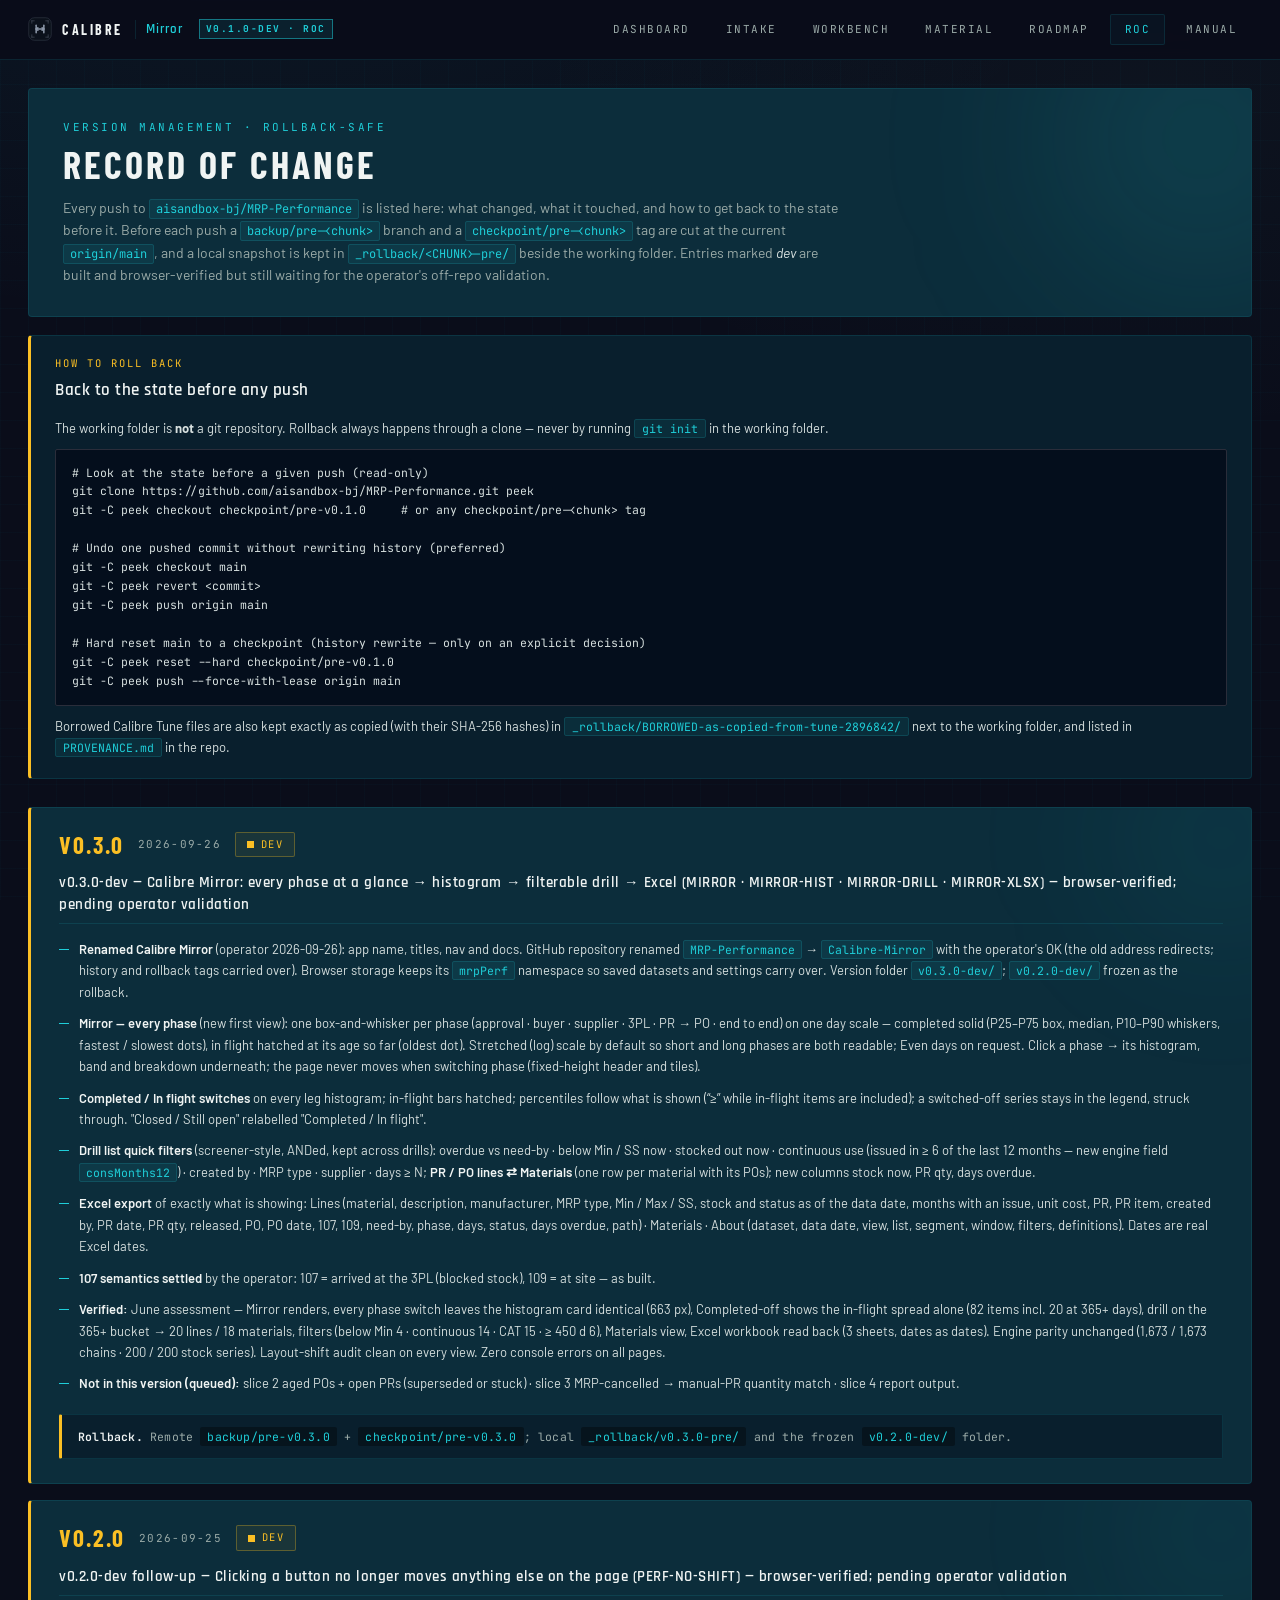
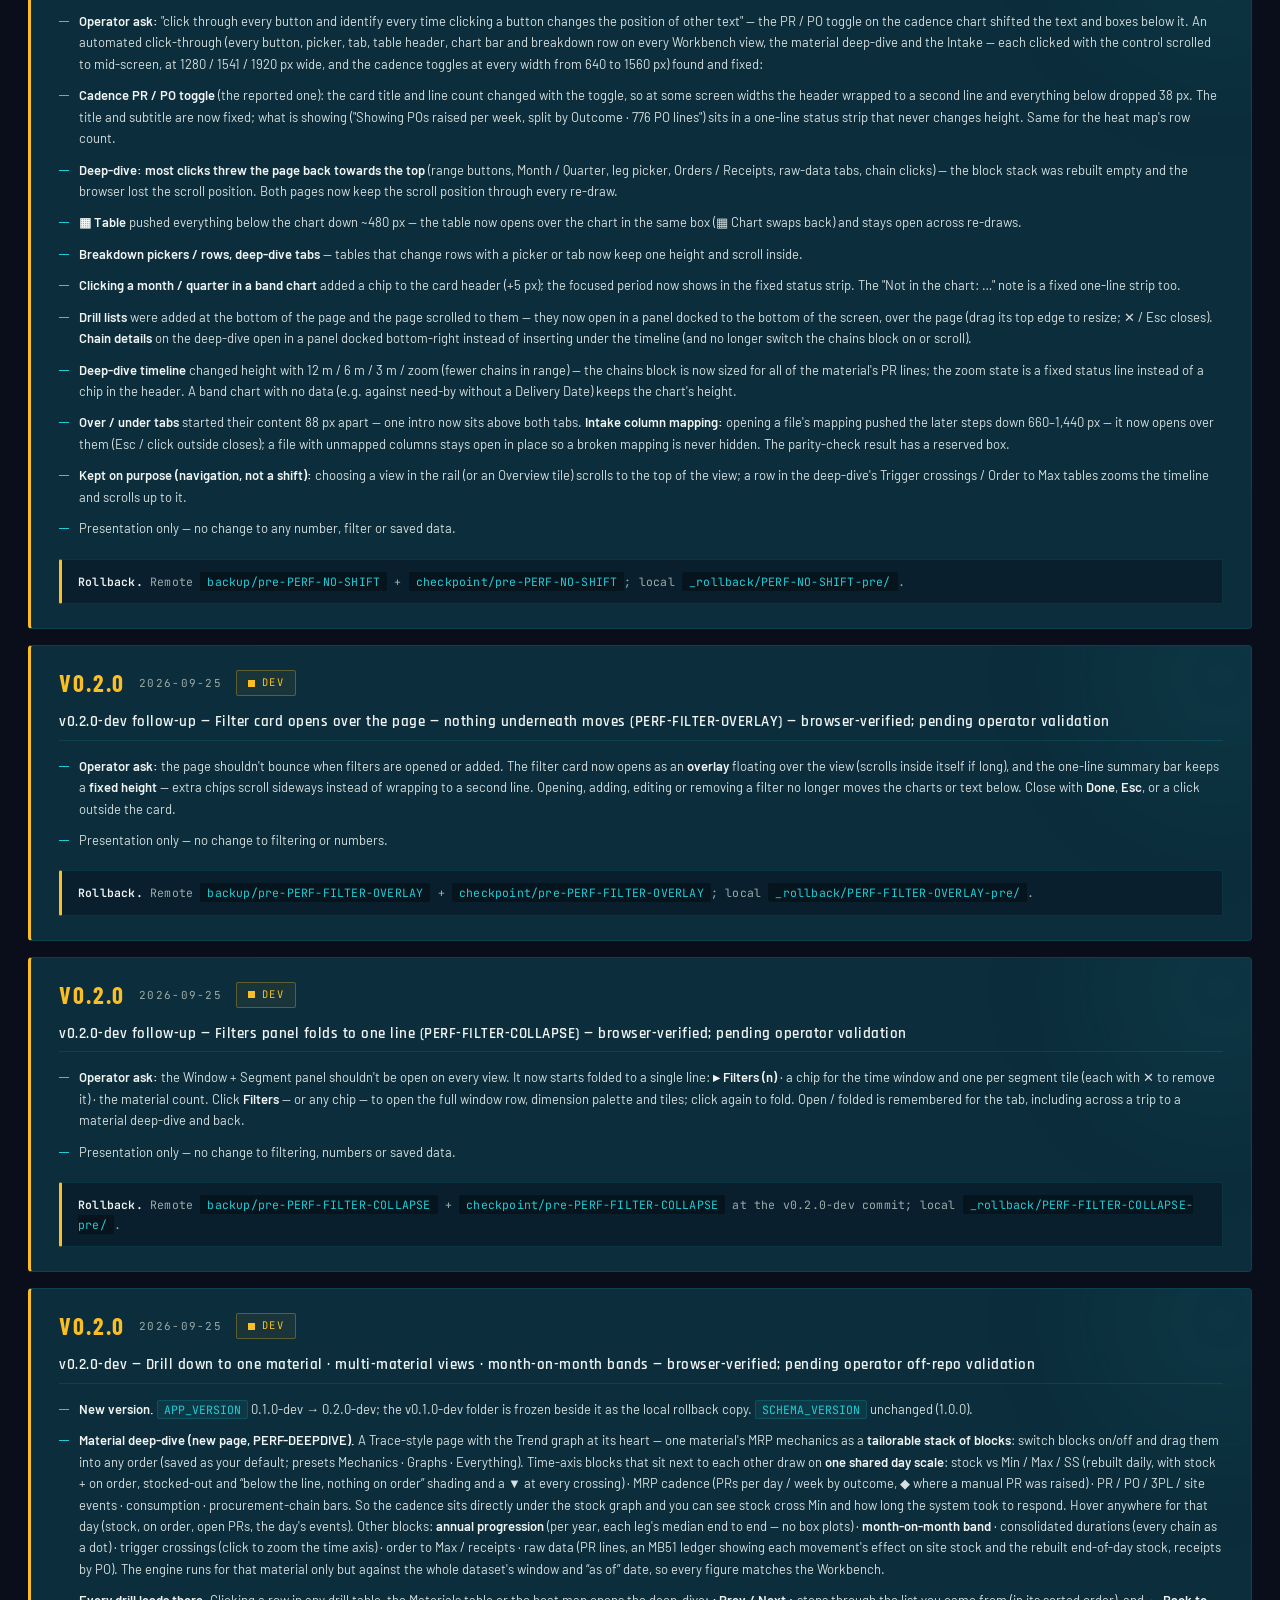
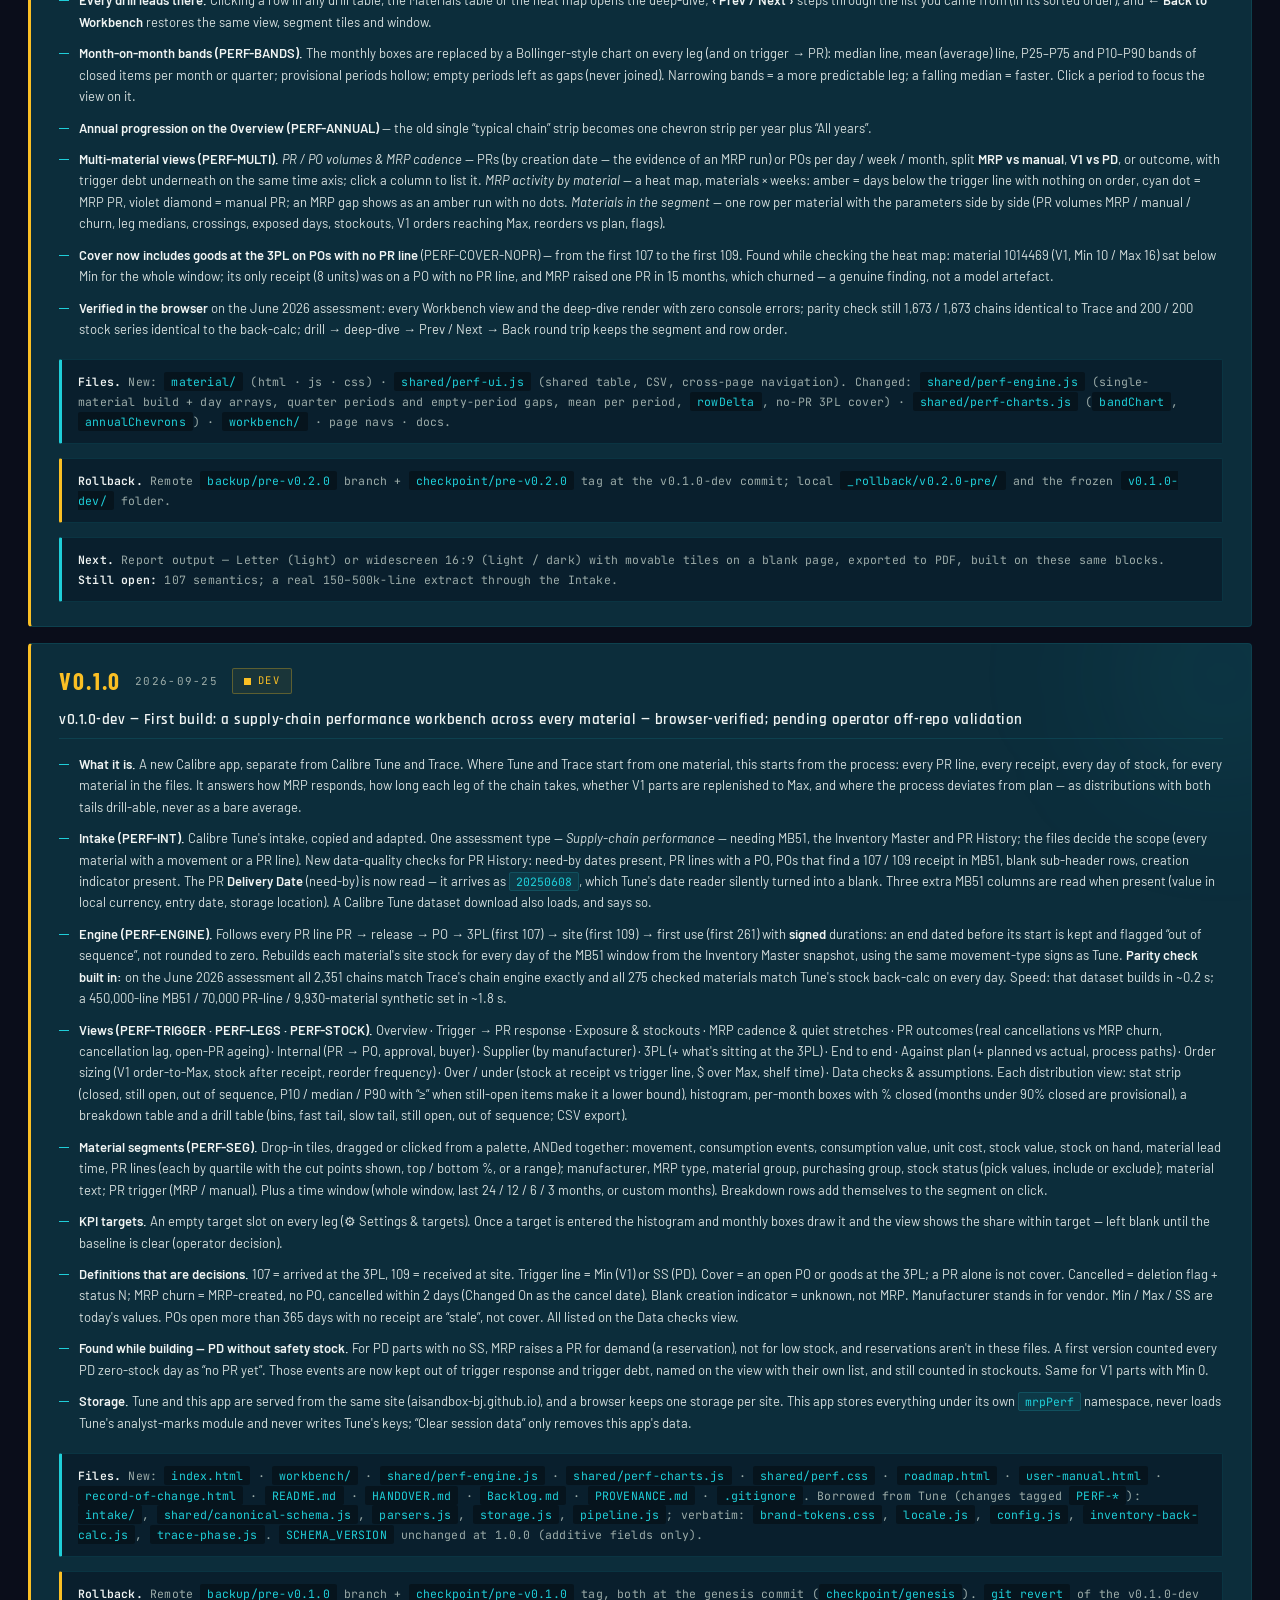
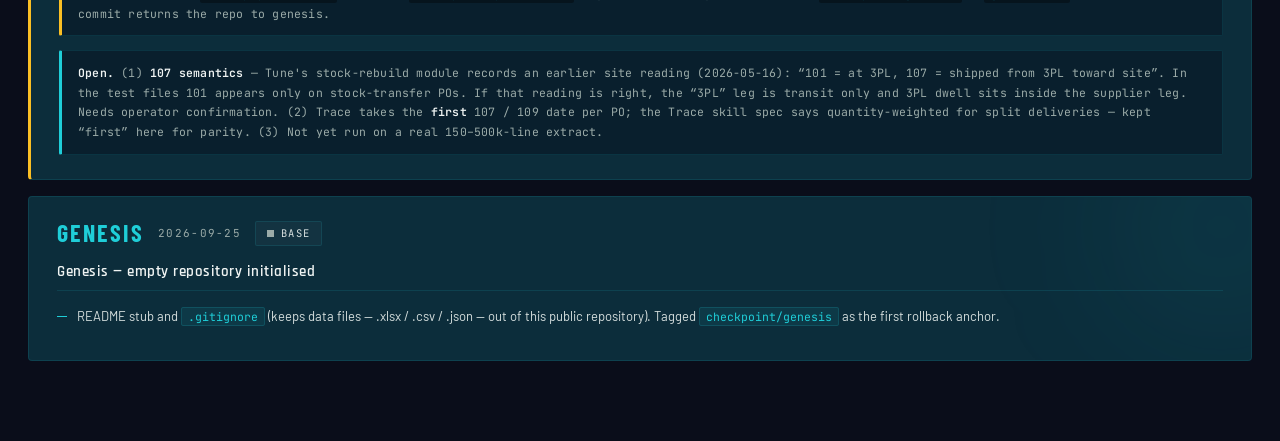
==== commit e40743e8: "v0.3.0-dev: Calibre Mirror - phase box plots, completed/in-flight histograms, filterable drill + Exc" ====
--- a/record-of-change.html
+++ b/record-of-change.html
@@ -1,7 +1,7 @@
 <!DOCTYPE html>
 <!--═══ BUILD-STAMP ═══════════════════════════════════════════════════════
-     Calibre MRP Performance · v0.1.0-dev · 2026-09-25
-     Repo : https://github.com/aisandbox-bj/MRP-Performance
+     Calibre Mirror (was MRP Performance) · v0.3.0-dev
+     Repo : https://github.com/aisandbox-bj/Calibre-Mirror
      This file is the canonical changelog. Styling borrowed from the Calibre
      Tune Record of Change so the suite's RoCs read the same.
 ═════════════════════════════════════════════════════════════════════════-->
@@ -9,7 +9,7 @@
 <head>
 <meta charset="UTF-8" />
 <meta name="viewport" content="width=device-width, initial-scale=1" />
-<title>MRP Performance · Record of Change</title>
+<title>Calibre Mirror · Record of Change</title>
 <meta name="app-version" content="0.1.0-dev" />
 <meta name="app-released" content="2026-09-25" />
 <link rel="stylesheet" href="shared/brand-tokens.css" />
@@ -322,7 +322,7 @@
   <div class="brand">
     <span class="brand-mark"><svg viewBox="0 0 100 100" fill="none" role="img" aria-label="Calibre"><rect x="3" y="3" width="94" height="94" rx="24" fill="#0B111B" stroke="currentColor" stroke-opacity=".42" stroke-width="2"/><g stroke="currentColor" stroke-opacity=".55" stroke-width="2.4" stroke-linecap="round"><path d="M16 16 H26 M16 16 V26"/><path d="M84 16 H74 M84 16 V26"/><path d="M16 84 H26 M16 84 V74"/><path d="M84 84 H74 M84 84 V74"/></g><g stroke="currentColor" stroke-width="6.5" stroke-linecap="round" stroke-linejoin="round" fill="none"><path d="M34 34 V66"/><path d="M66 34 V66"/><path d="M34 50 H66"/><path d="M34 50 L41 45 M34 50 L41 55"/><path d="M66 50 L59 45 M66 50 L59 55"/></g></svg></span>
     Calibre
-    <span class="brand-app">MRP Performance</span>
+    <span class="brand-app">Mirror</span>
     <a class="sub active" href="record-of-change.html">v0.1.0-dev · RoC</a>
   </div>
   <div class="links">
@@ -381,6 +381,27 @@
 
   <div class="roc-list">
 
+    <!-- v0.3.0-dev - MIRROR - 2026-09-26 -->
+    <article class="roc-entry dev">
+      <div class="head">
+        <span class="ver">v0.3.0</span>
+        <span class="date">2026-09-26</span>
+        <span class="tag dev">dev</span>
+      </div>
+      <h4>v0.3.0-dev — <b>Calibre Mirror: every phase at a glance → histogram → filterable drill → Excel</b> (MIRROR · MIRROR-HIST · MIRROR-DRILL · MIRROR-XLSX) — <b>browser-verified; pending operator validation</b></h4>
+      <ul>
+        <li><b>Renamed Calibre Mirror</b> (operator 2026-09-26): app name, titles, nav and docs. GitHub repository renamed <code>MRP-Performance</code> → <code>Calibre-Mirror</code> with the operator's OK (the old address redirects; history and rollback tags carried over). Browser storage keeps its <code>mrpPerf</code> namespace so saved datasets and settings carry over. Version folder <code>v0.3.0-dev/</code>; <code>v0.2.0-dev/</code> frozen as the rollback.</li>
+        <li><b>Mirror — every phase</b> (new first view): one box-and-whisker per phase (approval · buyer · supplier · 3PL · PR → PO · end to end) on one day scale — completed solid (P25–P75 box, median, P10–P90 whiskers, fastest / slowest dots), in flight hatched at its age so far (oldest dot). Stretched (log) scale by default so short and long phases are both readable; Even days on request. Click a phase → its histogram, band and breakdown underneath; the page never moves when switching phase (fixed-height header and tiles).</li>
+        <li><b>Completed / In flight switches</b> on every leg histogram; in-flight bars hatched; percentiles follow what is shown (“≥” while in-flight items are included); a switched-off series stays in the legend, struck through. "Closed / Still open" relabelled "Completed / In flight".</li>
+        <li><b>Drill list quick filters</b> (screener-style, ANDed, kept across drills): overdue vs need-by · below Min / SS now · stocked out now · continuous use (issued in ≥ 6 of the last 12 months — new engine field <code>consMonths12</code>) · created by · MRP type · supplier · days ≥ N; <b>PR / PO lines ⇄ Materials</b> (one row per material with its POs); new columns stock now, PR qty, days overdue.</li>
+        <li><b>Excel export</b> of exactly what is showing: Lines (material, description, manufacturer, MRP type, Min / Max / SS, stock and status as of the data date, months with an issue, unit cost, PR, PR item, created by, PR date, PR qty, released, PO, PO date, 107, 109, need-by, phase, days, status, days overdue, path) · Materials · About (dataset, data date, view, list, segment, window, filters, definitions). Dates are real Excel dates.</li>
+        <li><b>107 semantics settled</b> by the operator: 107 = arrived at the 3PL (blocked stock), 109 = at site — as built.</li>
+        <li><b>Verified:</b> June assessment — Mirror renders, every phase switch leaves the histogram card identical (663 px), Completed-off shows the in-flight spread alone (82 items incl. 20 at 365+ days), drill on the 365+ bucket → 20 lines / 18 materials, filters (below Min 4 · continuous 14 · CAT 15 · ≥ 450 d 6), Materials view, Excel workbook read back (3 sheets, dates as dates). Engine parity unchanged (1,673 / 1,673 chains · 200 / 200 stock series). Layout-shift audit clean on every view. Zero console errors on all pages.</li>
+        <li><b>Not in this version (queued):</b> slice 2 aged POs + open PRs (superseded or stuck) · slice 3 MRP-cancelled → manual-PR quantity match · slice 4 report output.</li>
+      </ul>
+      <div class="commit rollback"><b>Rollback.</b> Remote <code>backup/pre-v0.3.0</code> + <code>checkpoint/pre-v0.3.0</code>; local <code>_rollback/v0.3.0-pre/</code> and the frozen <code>v0.2.0-dev/</code> folder.</div>
+    </article>
+
     <!-- v0.2.0-dev follow-up - PERF-NO-SHIFT - 2026-09-25 -->
     <article class="roc-entry dev">
       <div class="head">
--- a/shared/perf.css
+++ b/shared/perf.css
@@ -1,11 +1,11 @@
 /* ═══════════════════════════════════════════════════════════════════════════
-   shared/perf.css · Calibre MRP Performance v0.1.0-dev
+   shared/perf.css · Calibre Mirror v0.1.0-dev
    App-level additions on top of the borrowed Calibre brand-tokens.css:
    nav app label, chart text + tooltip, stat strips, drill tables.
 ═══════════════════════════════════════════════════════════════════════════ */
 
 :root{
-  --calibre-perf: #12A7B0;          /* MRP Performance — chart slot 1 cyan */
+  --calibre-perf: #12A7B0;          /* Calibre Mirror — chart slot 1 cyan */
   --chart-surface: #091F2D;         /* the surface the chart palette was validated on */
 }
 
@@ -53,6 +53,7 @@
 .pc-lg{ display:inline-flex; align-items:center; gap:6px; }
 .pc-sw{ width:12px; height:12px; border-radius:2px; display:inline-block; }
 .pc-sw.line{ height:2px; width:16px; }
+.pc-lg.off{ opacity:.35; text-decoration:line-through; }   /* MIRROR-HIST — a series switched off stays in the legend (no layout change) */
 
 /* ─── cards / stat strip ─────────────────────────────────────────────────── */
 .card{
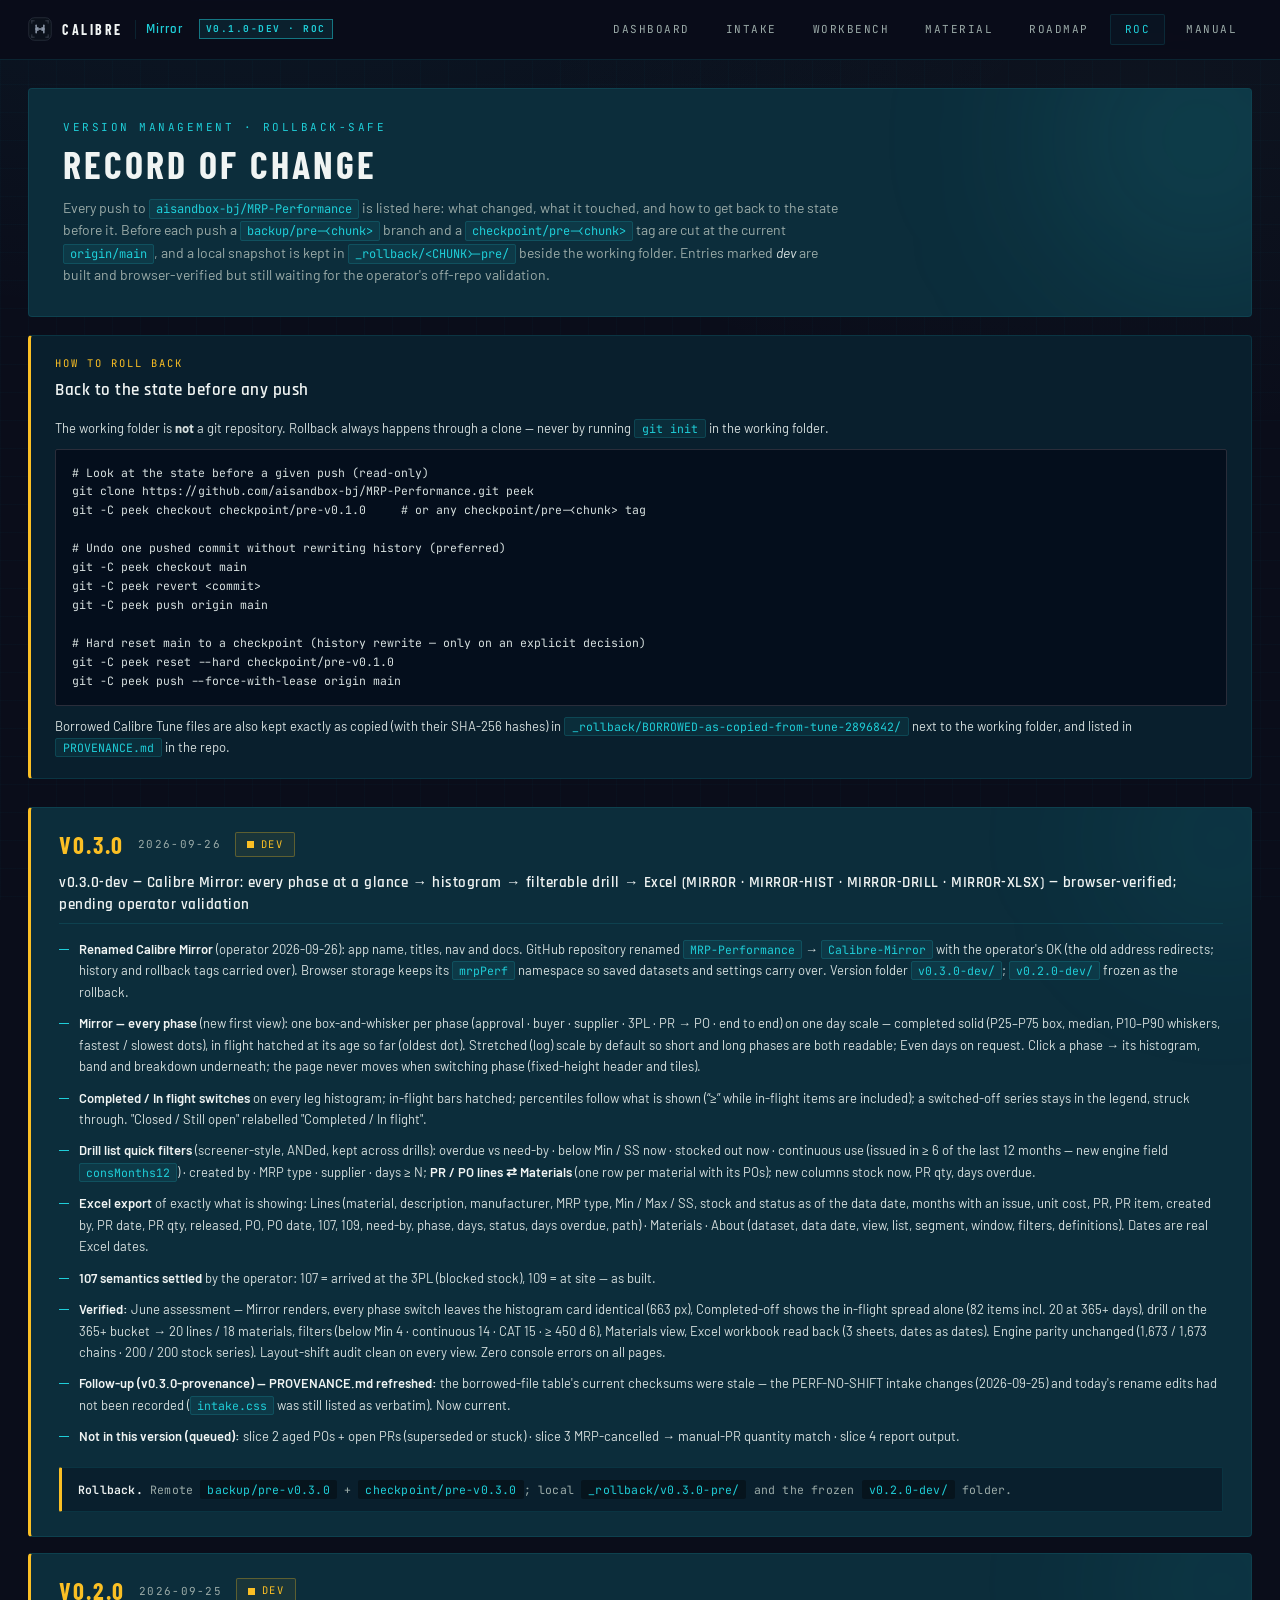
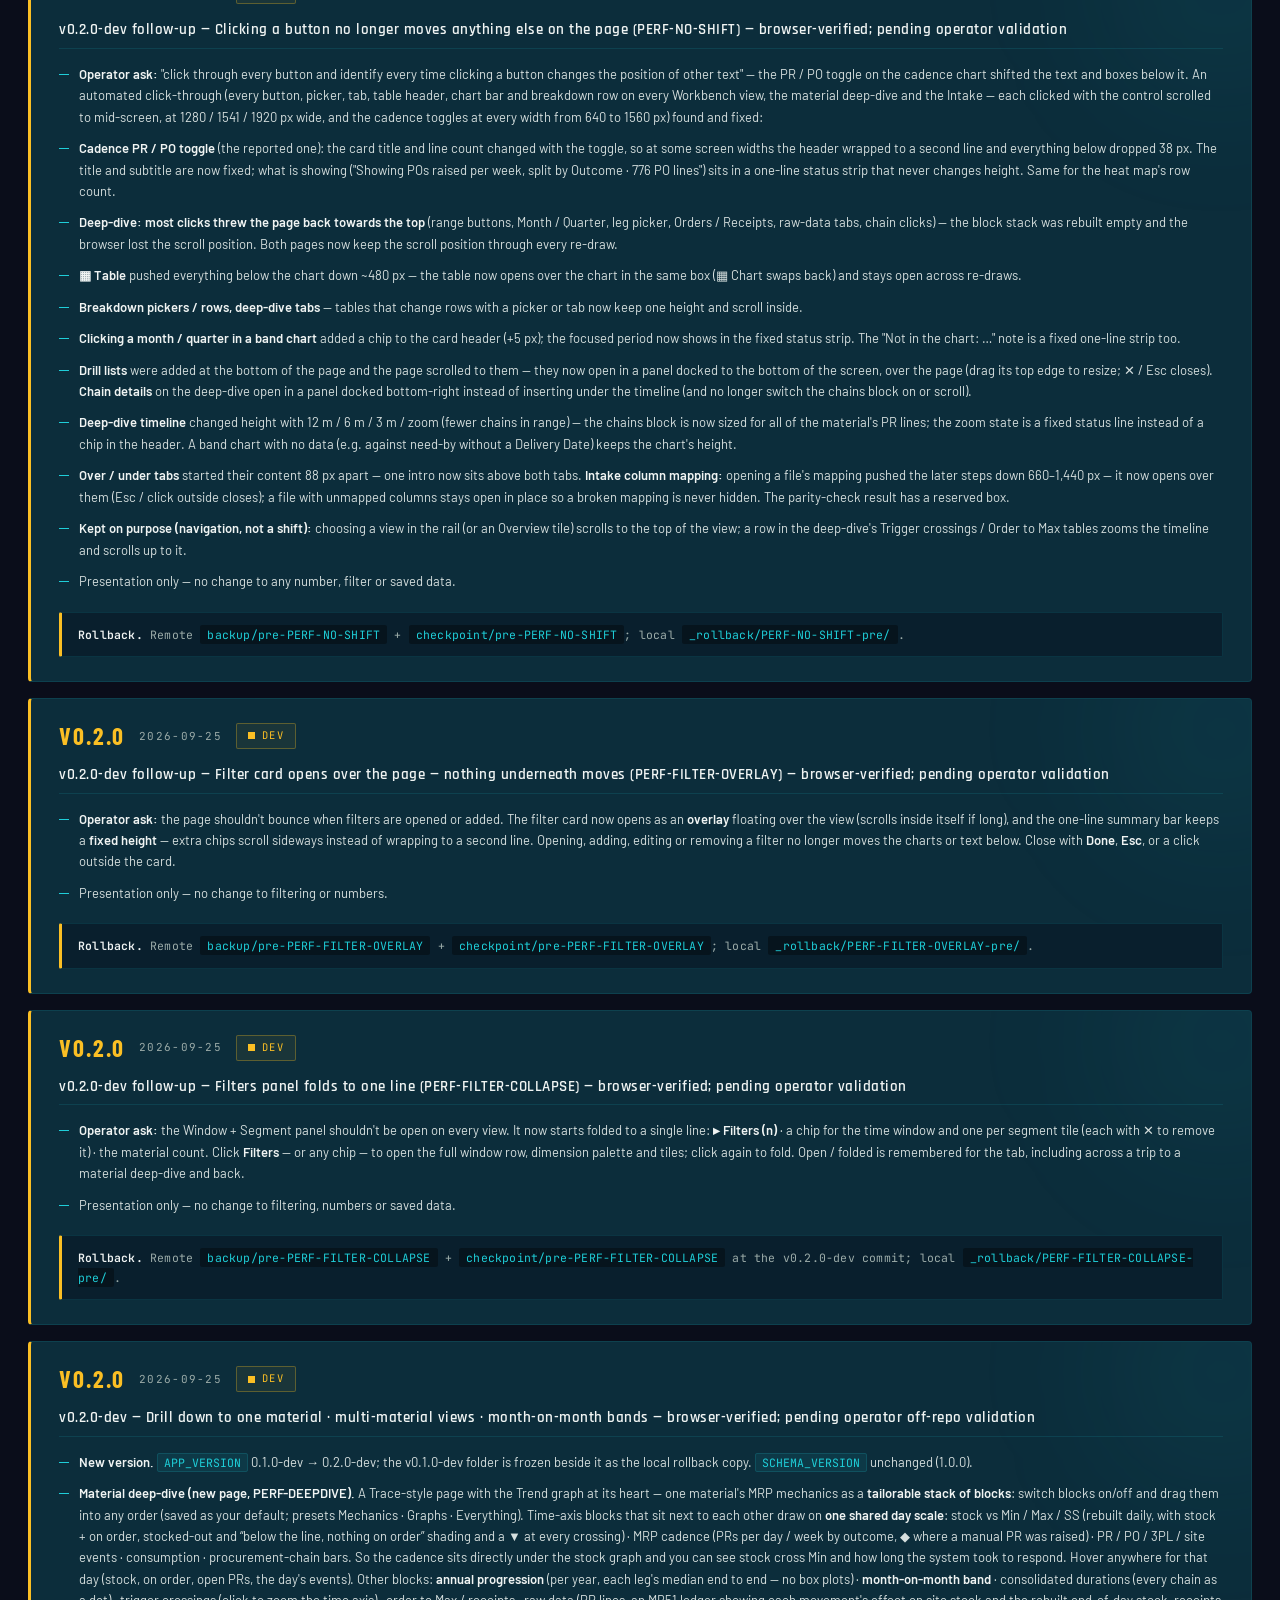
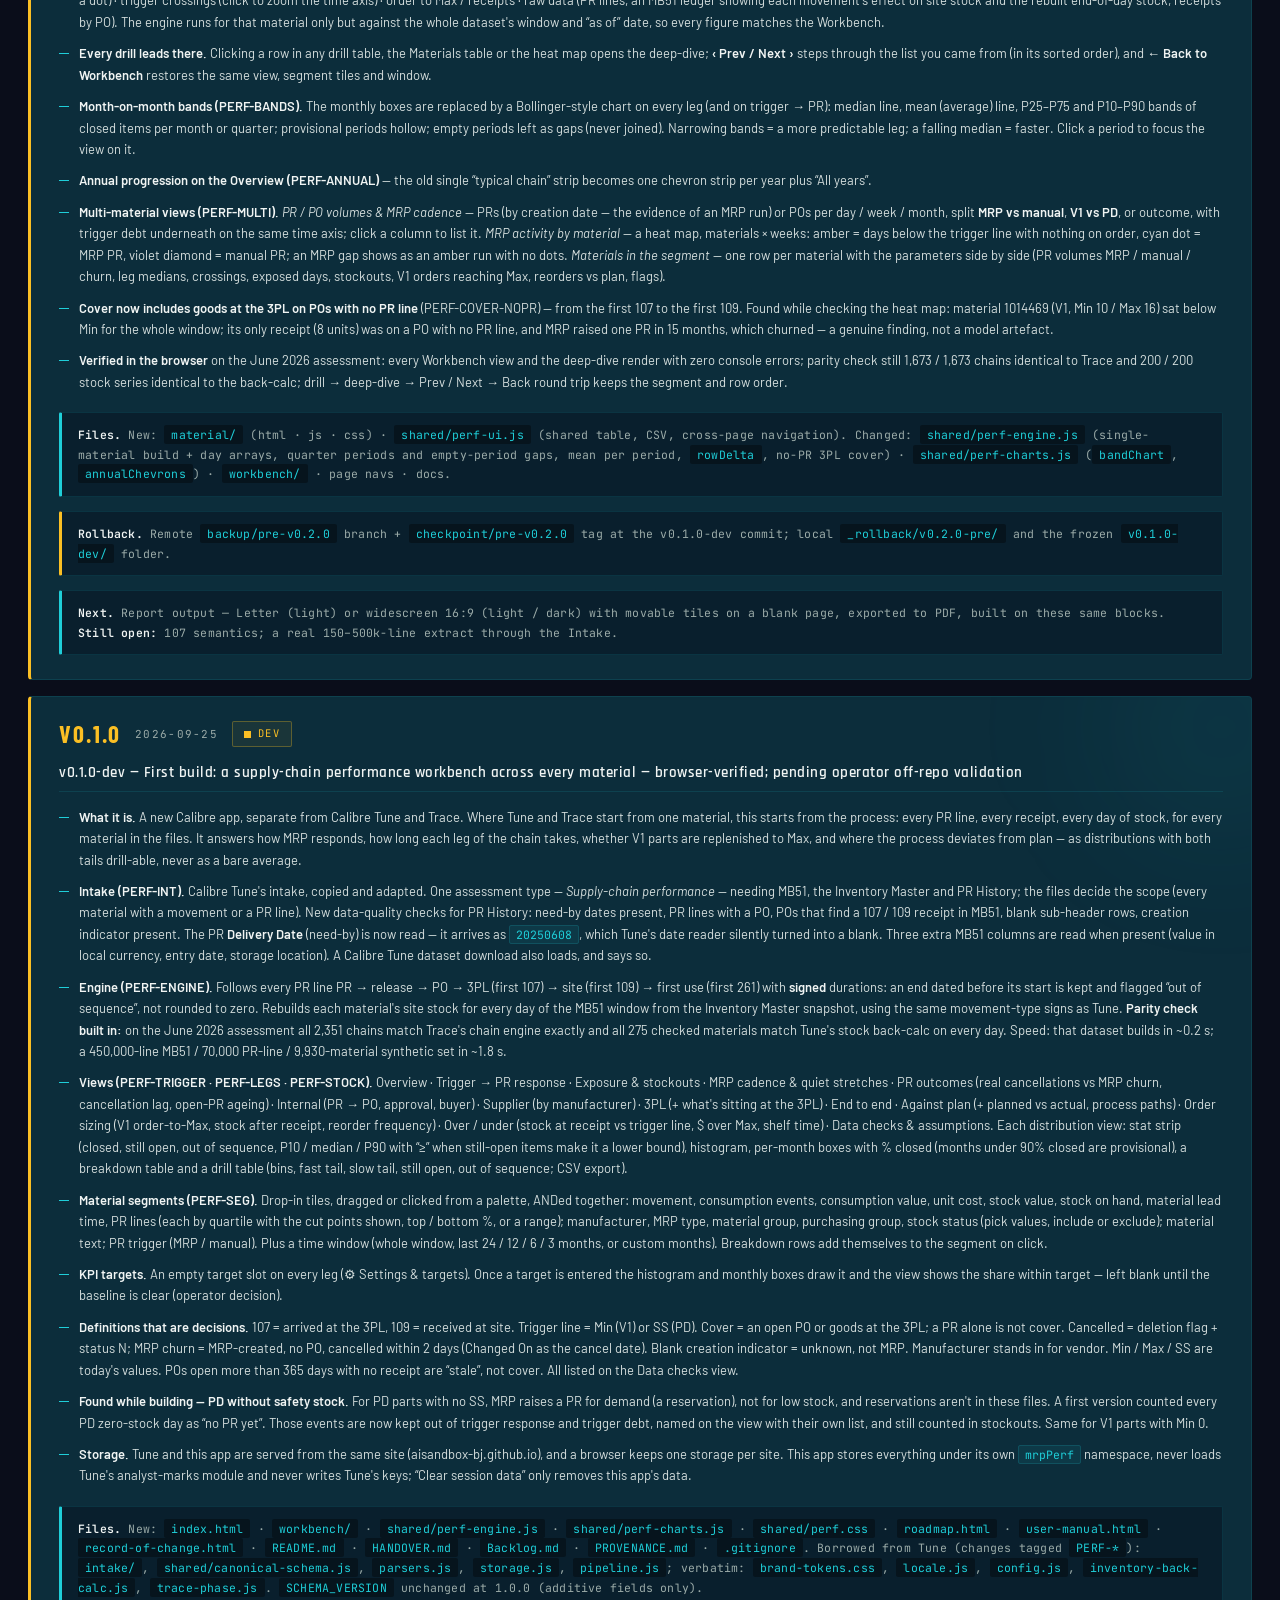
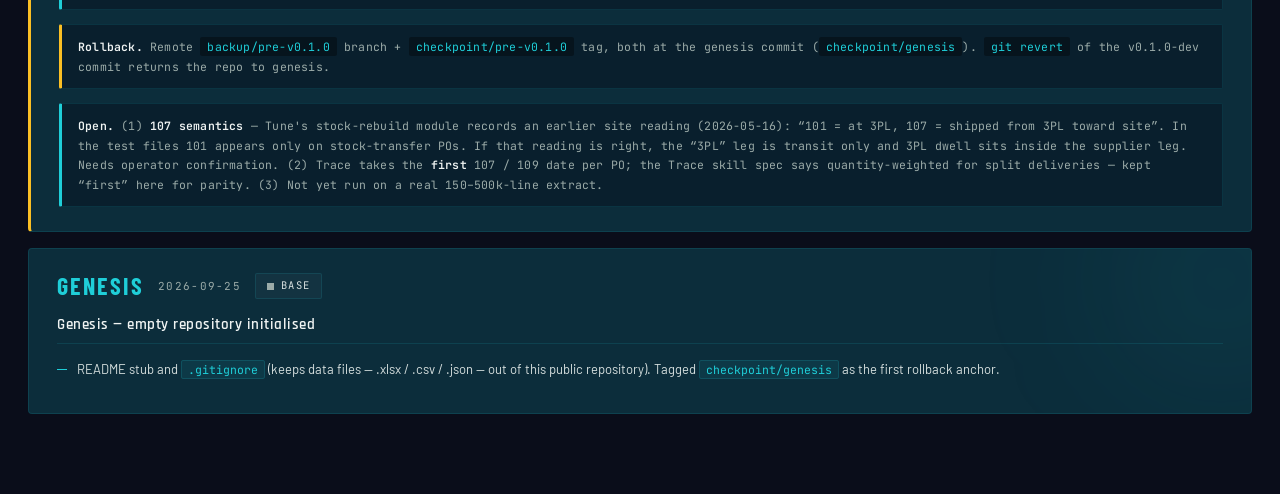
==== commit e46119ad: "v0.3.0-dev follow-up: refresh PROVENANCE.md checksums The borrowed-file table was stale: PERF-NO-SHI" ====
--- a/record-of-change.html
+++ b/record-of-change.html
@@ -397,6 +397,7 @@
         <li><b>Excel export</b> of exactly what is showing: Lines (material, description, manufacturer, MRP type, Min / Max / SS, stock and status as of the data date, months with an issue, unit cost, PR, PR item, created by, PR date, PR qty, released, PO, PO date, 107, 109, need-by, phase, days, status, days overdue, path) · Materials · About (dataset, data date, view, list, segment, window, filters, definitions). Dates are real Excel dates.</li>
         <li><b>107 semantics settled</b> by the operator: 107 = arrived at the 3PL (blocked stock), 109 = at site — as built.</li>
         <li><b>Verified:</b> June assessment — Mirror renders, every phase switch leaves the histogram card identical (663 px), Completed-off shows the in-flight spread alone (82 items incl. 20 at 365+ days), drill on the 365+ bucket → 20 lines / 18 materials, filters (below Min 4 · continuous 14 · CAT 15 · ≥ 450 d 6), Materials view, Excel workbook read back (3 sheets, dates as dates). Engine parity unchanged (1,673 / 1,673 chains · 200 / 200 stock series). Layout-shift audit clean on every view. Zero console errors on all pages.</li>
+        <li><b>Follow-up (v0.3.0-provenance) — PROVENANCE.md refreshed:</b> the borrowed-file table's current checksums were stale — the PERF-NO-SHIFT intake changes (2026-09-25) and today's rename edits had not been recorded (<code>intake.css</code> was still listed as verbatim). Now current.</li>
         <li><b>Not in this version (queued):</b> slice 2 aged POs + open PRs (superseded or stuck) · slice 3 MRP-cancelled → manual-PR quantity match · slice 4 report output.</li>
       </ul>
       <div class="commit rollback"><b>Rollback.</b> Remote <code>backup/pre-v0.3.0</code> + <code>checkpoint/pre-v0.3.0</code>; local <code>_rollback/v0.3.0-pre/</code> and the frozen <code>v0.2.0-dev/</code> folder.</div>
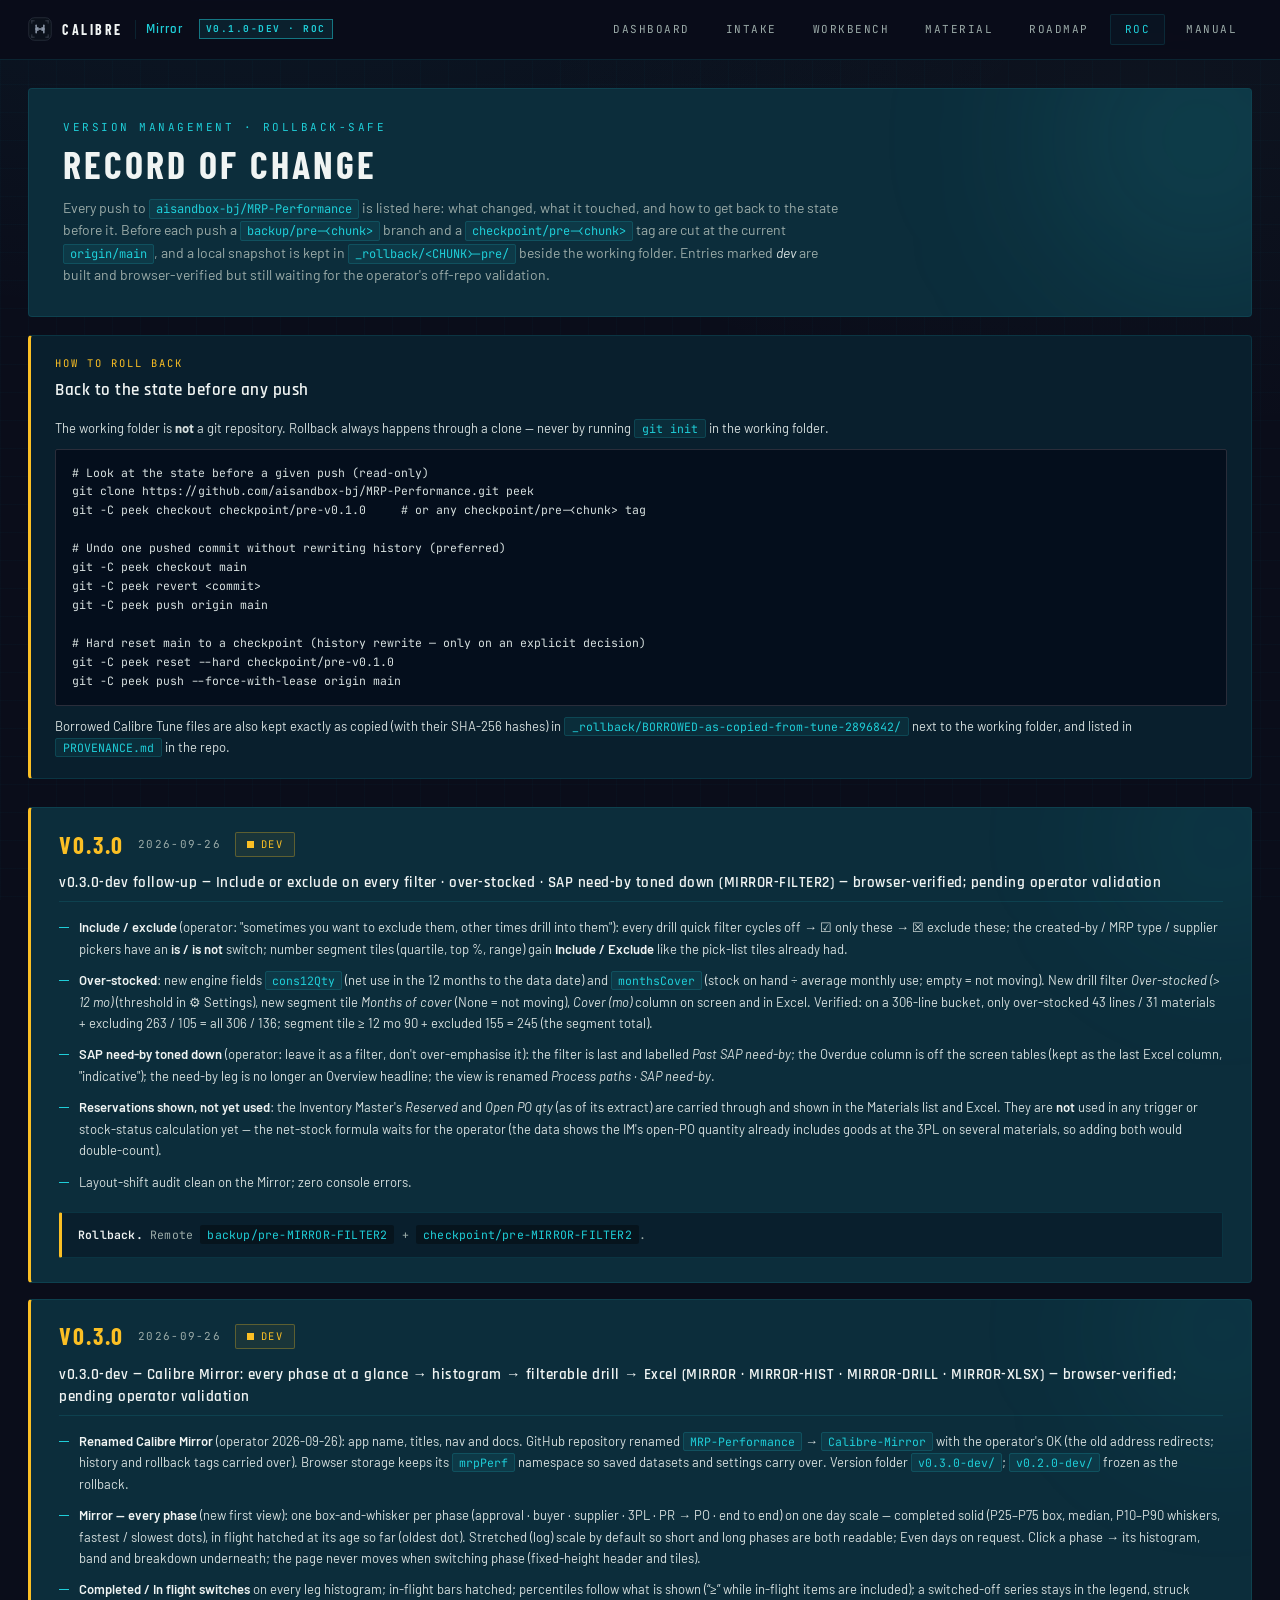
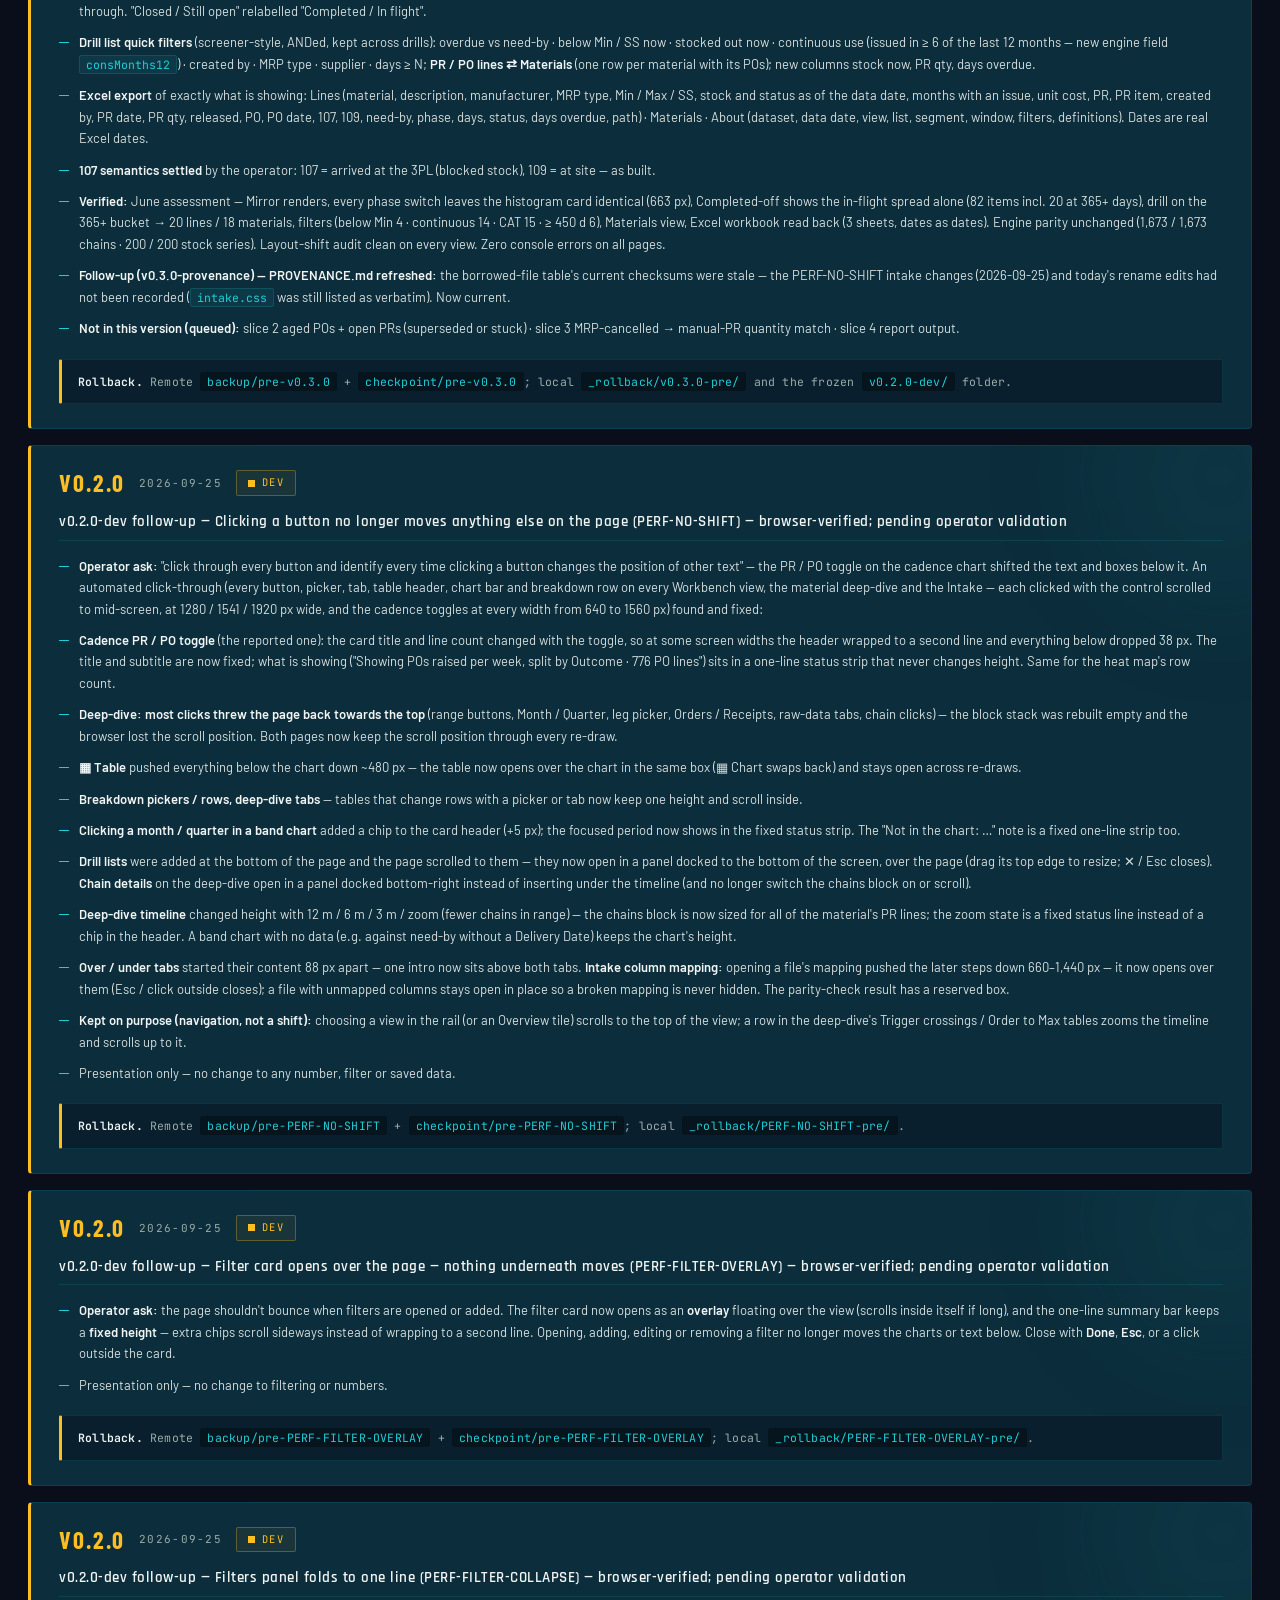
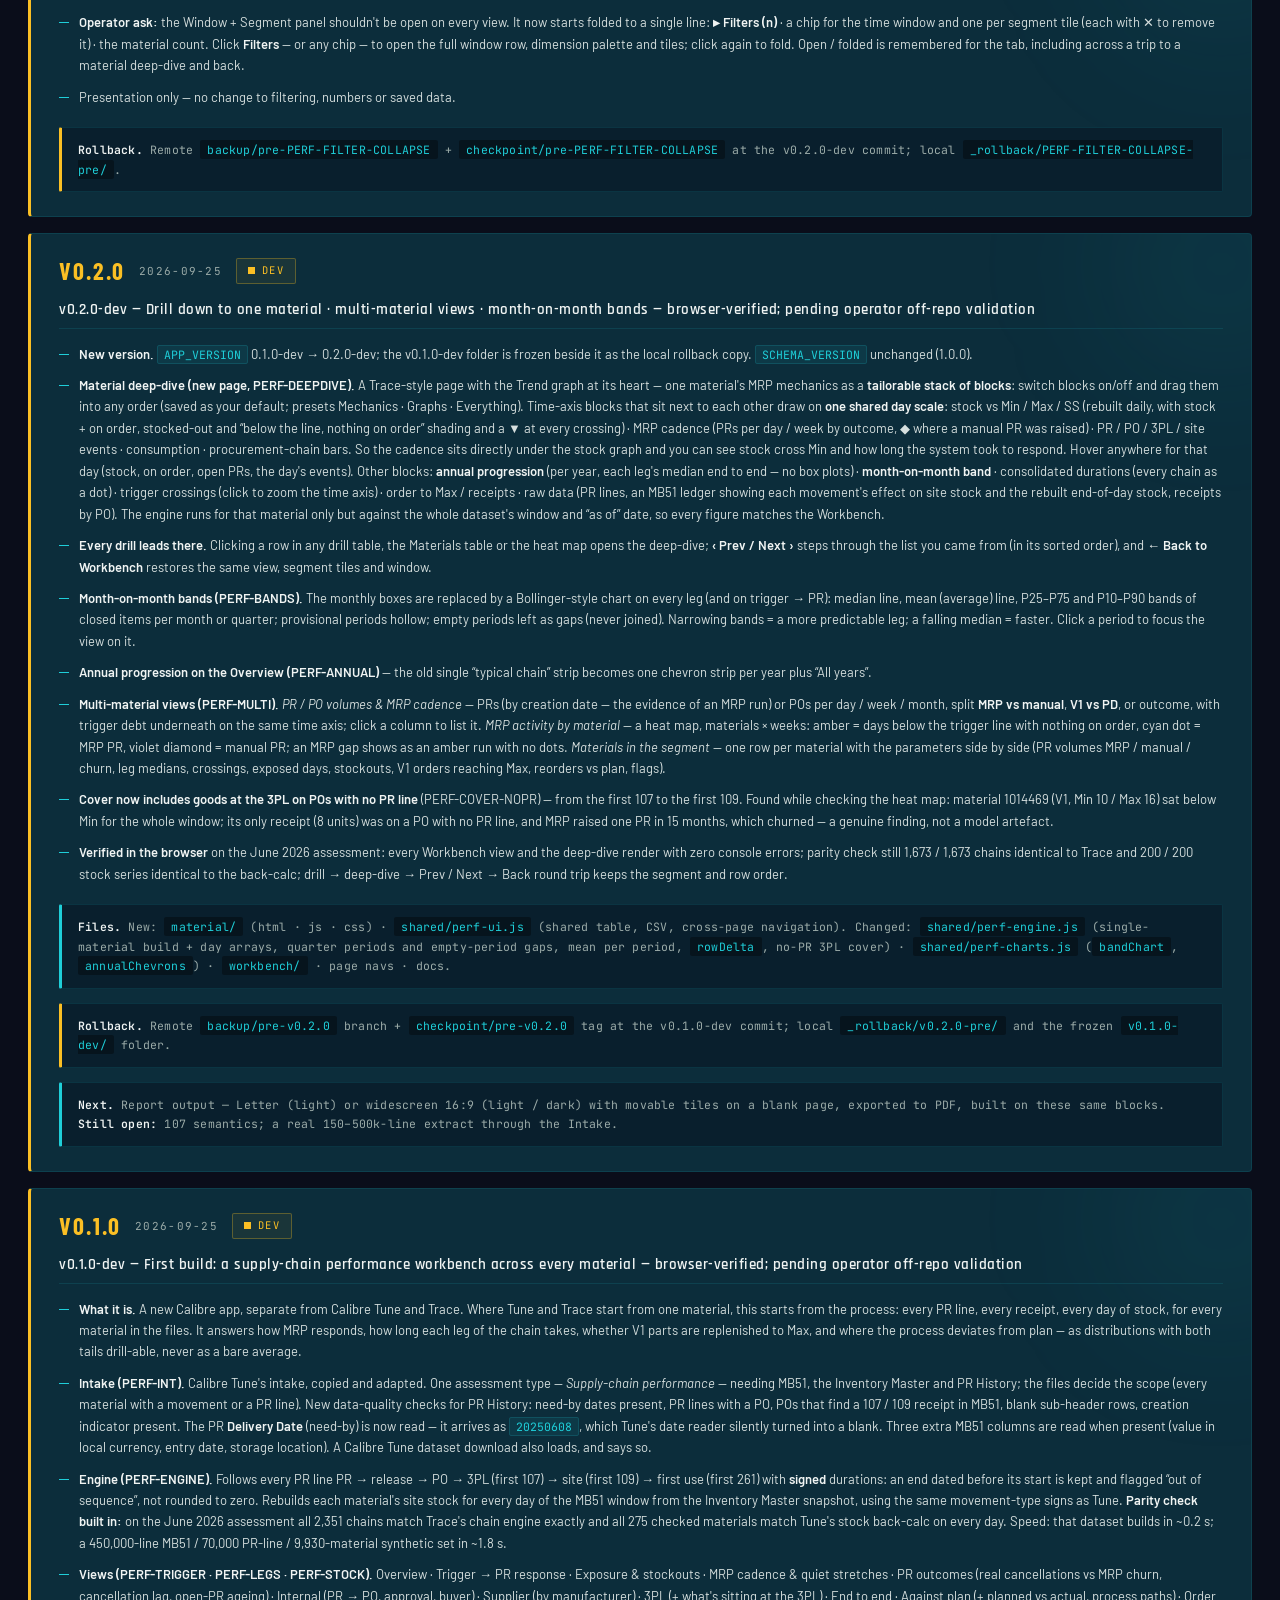
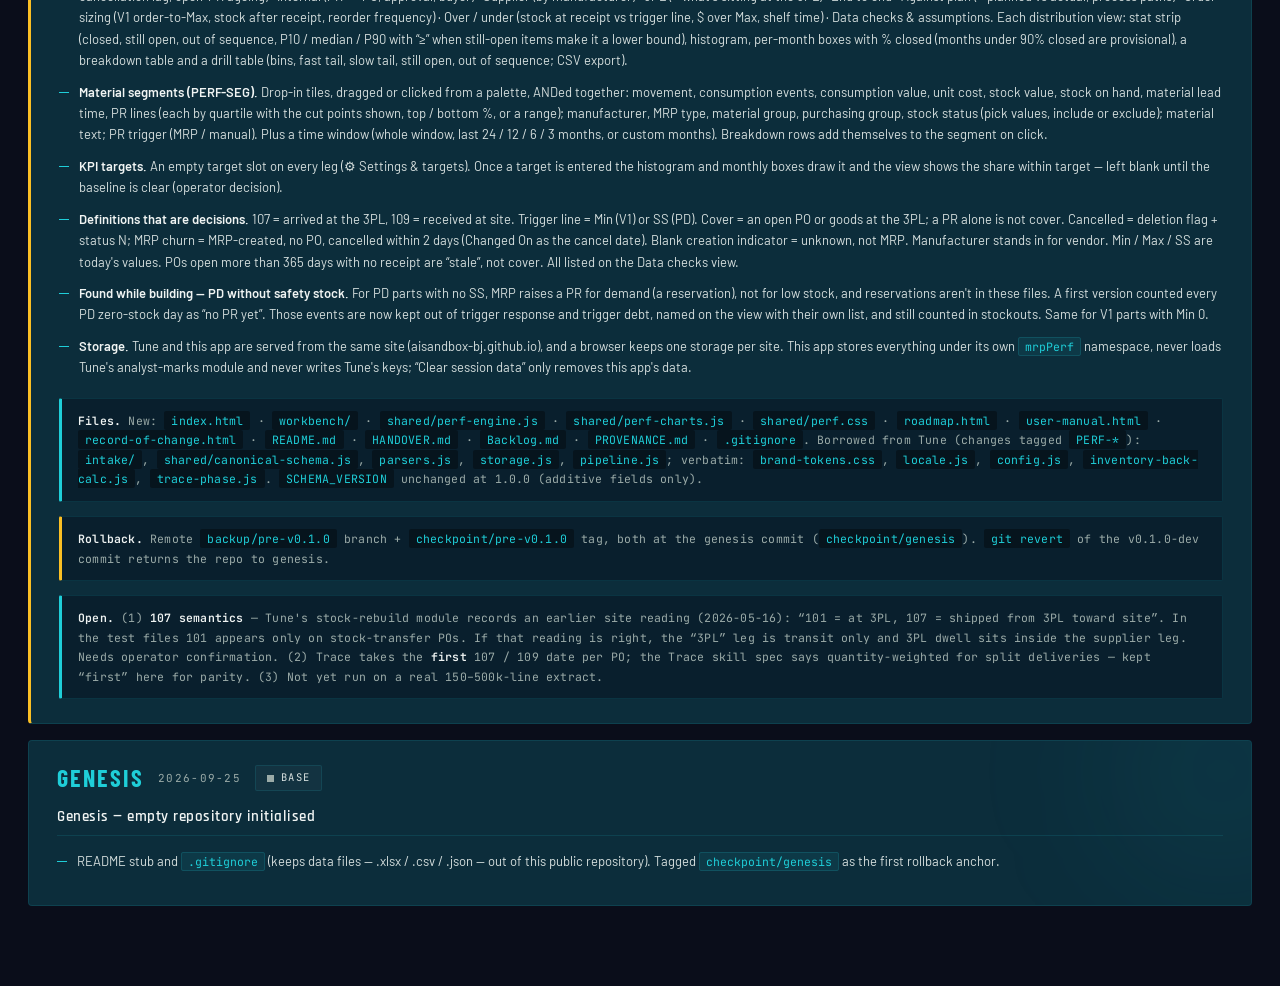
==== commit 6457d14f: "MIRROR-FILTER2: include/exclude on every filter, over-stocked, SAP need-by toned down - drill quick " ====
--- a/record-of-change.html
+++ b/record-of-change.html
@@ -381,6 +381,24 @@
 
   <div class="roc-list">
 
+    <!-- v0.3.0-dev follow-up - MIRROR-FILTER2 - 2026-09-26 -->
+    <article class="roc-entry dev">
+      <div class="head">
+        <span class="ver">v0.3.0</span>
+        <span class="date">2026-09-26</span>
+        <span class="tag dev">dev</span>
+      </div>
+      <h4>v0.3.0-dev follow-up — <b>Include or exclude on every filter · over-stocked · SAP need-by toned down</b> (MIRROR-FILTER2) — <b>browser-verified; pending operator validation</b></h4>
+      <ul>
+        <li><b>Include / exclude</b> (operator: "sometimes you want to exclude them, other times drill into them"): every drill quick filter cycles off → ☑ only these → ☒ exclude these; the created-by / MRP type / supplier pickers have an <b>is / is not</b> switch; number segment tiles (quartile, top %, range) gain <b>Include / Exclude</b> like the pick-list tiles already had.</li>
+        <li><b>Over-stocked</b>: new engine fields <code>cons12Qty</code> (net use in the 12 months to the data date) and <code>monthsCover</code> (stock on hand ÷ average monthly use; empty = not moving). New drill filter <i>Over-stocked (&gt; 12 mo)</i> (threshold in ⚙ Settings), new segment tile <i>Months of cover</i> (None = not moving), <i>Cover (mo)</i> column on screen and in Excel. Verified: on a 306-line bucket, only over-stocked 43 lines / 31 materials + excluding 263 / 105 = all 306 / 136; segment tile ≥ 12 mo 90 + excluded 155 = 245 (the segment total).</li>
+        <li><b>SAP need-by toned down</b> (operator: leave it as a filter, don't over-emphasise it): the filter is last and labelled <i>Past SAP need-by</i>; the Overdue column is off the screen tables (kept as the last Excel column, "indicative"); the need-by leg is no longer an Overview headline; the view is renamed <i>Process paths · SAP need-by</i>.</li>
+        <li><b>Reservations shown, not yet used</b>: the Inventory Master's <i>Reserved</i> and <i>Open PO qty</i> (as of its extract) are carried through and shown in the Materials list and Excel. They are <b>not</b> used in any trigger or stock-status calculation yet — the net-stock formula waits for the operator (the data shows the IM's open-PO quantity already includes goods at the 3PL on several materials, so adding both would double-count).</li>
+        <li>Layout-shift audit clean on the Mirror; zero console errors.</li>
+      </ul>
+      <div class="commit rollback"><b>Rollback.</b> Remote <code>backup/pre-MIRROR-FILTER2</code> + <code>checkpoint/pre-MIRROR-FILTER2</code>.</div>
+    </article>
+
     <!-- v0.3.0-dev - MIRROR - 2026-09-26 -->
     <article class="roc-entry dev">
       <div class="head">
